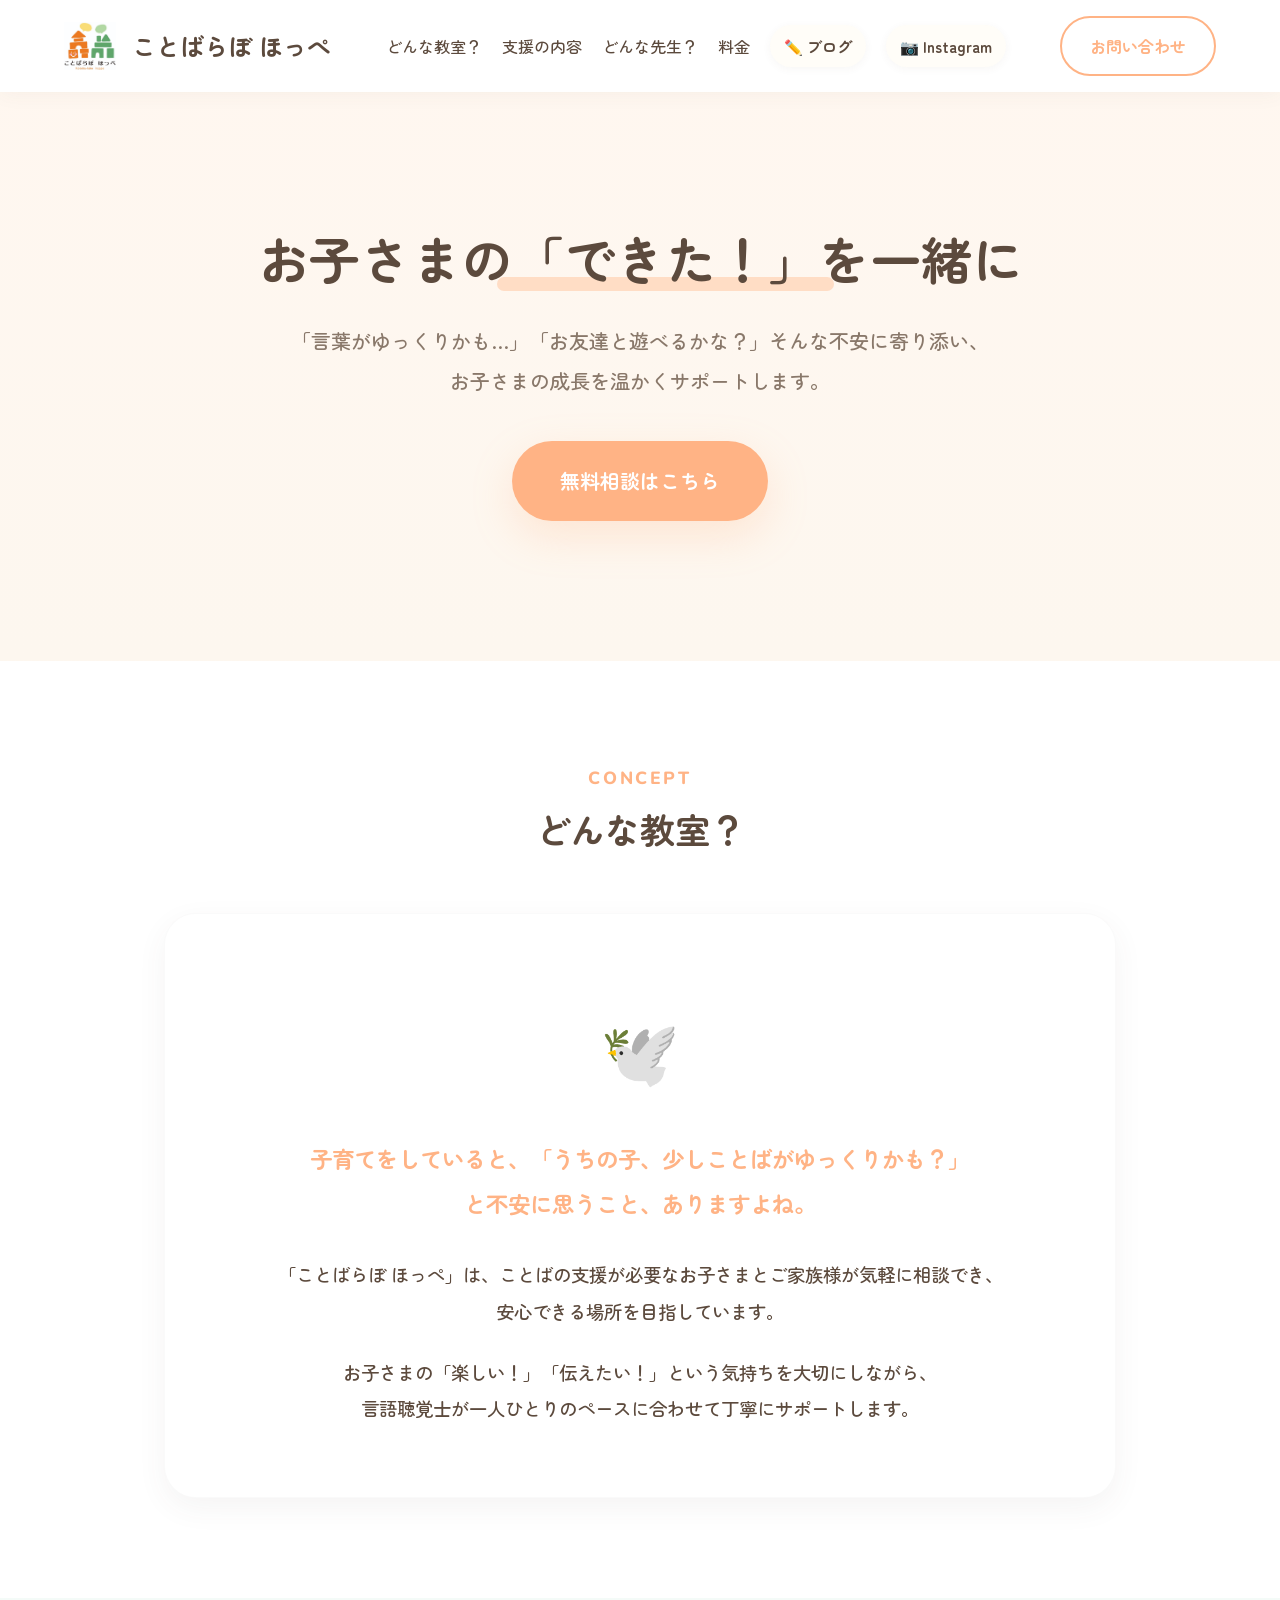
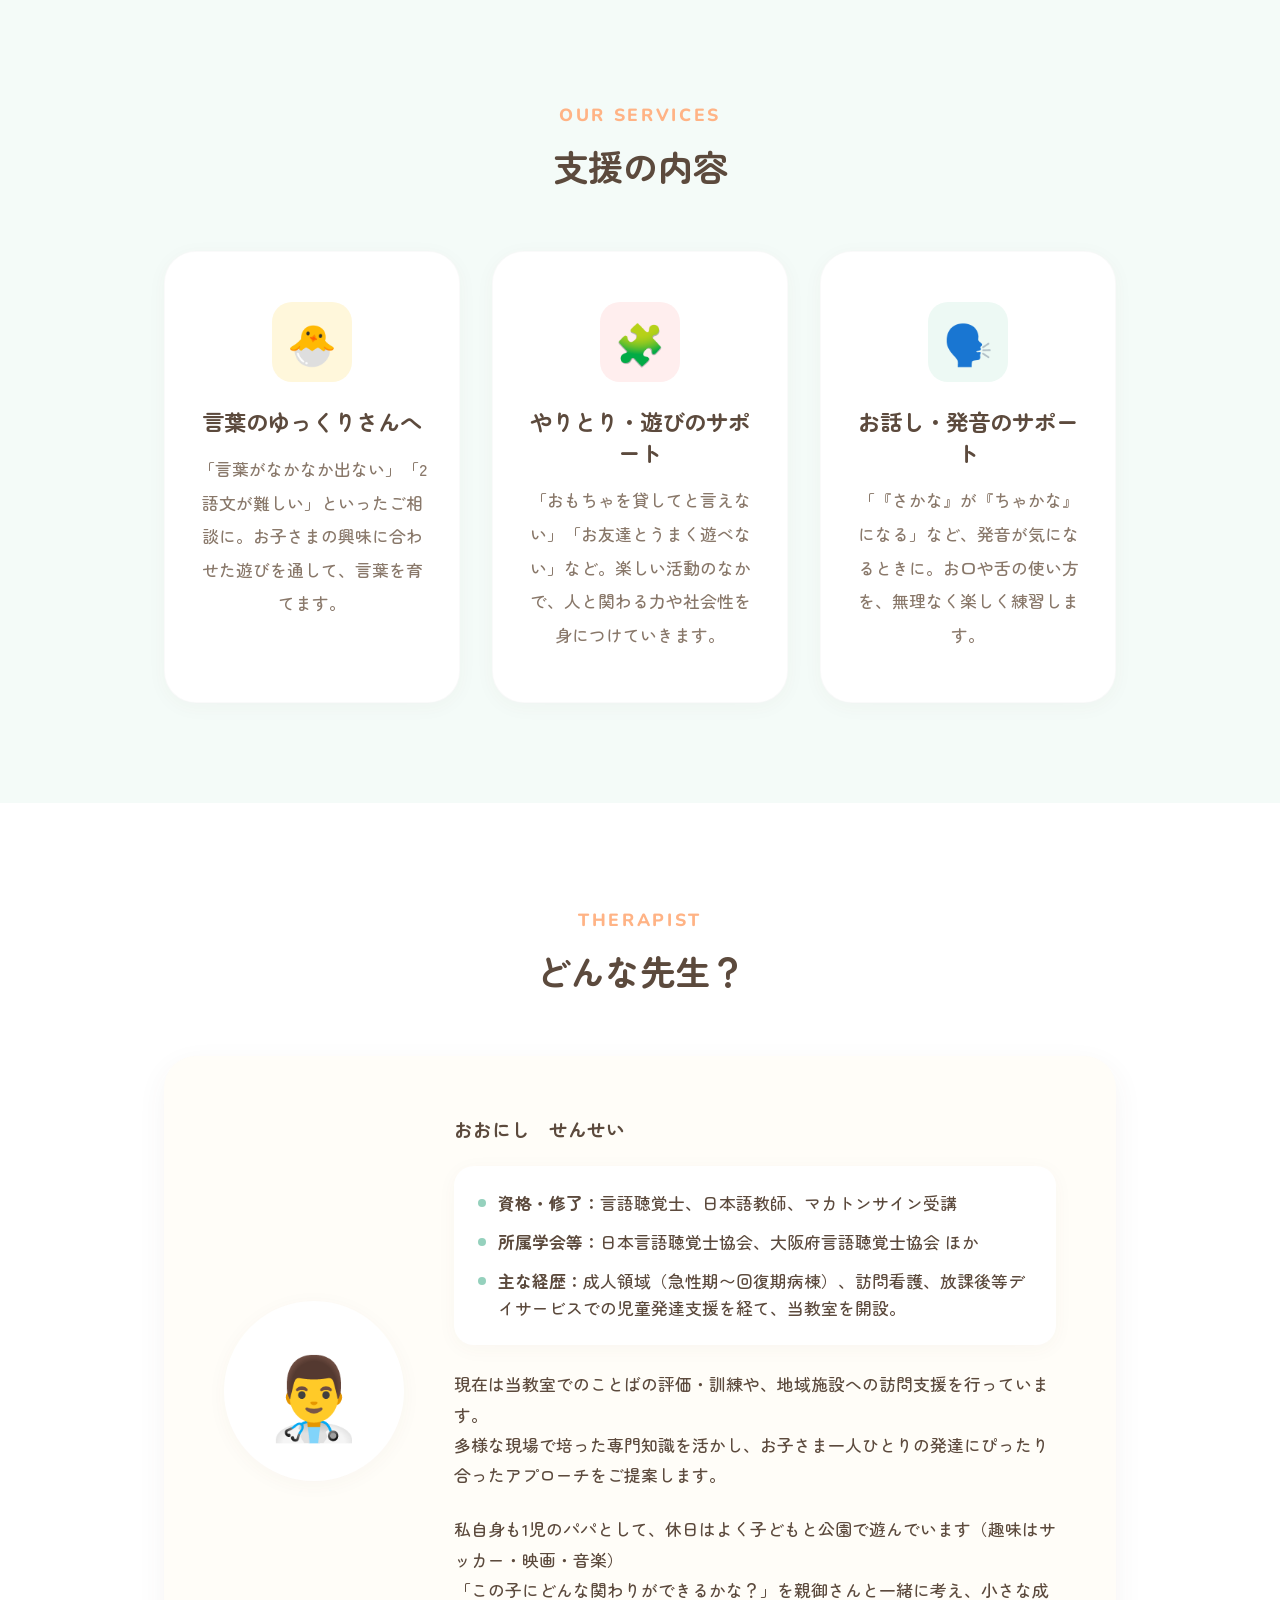
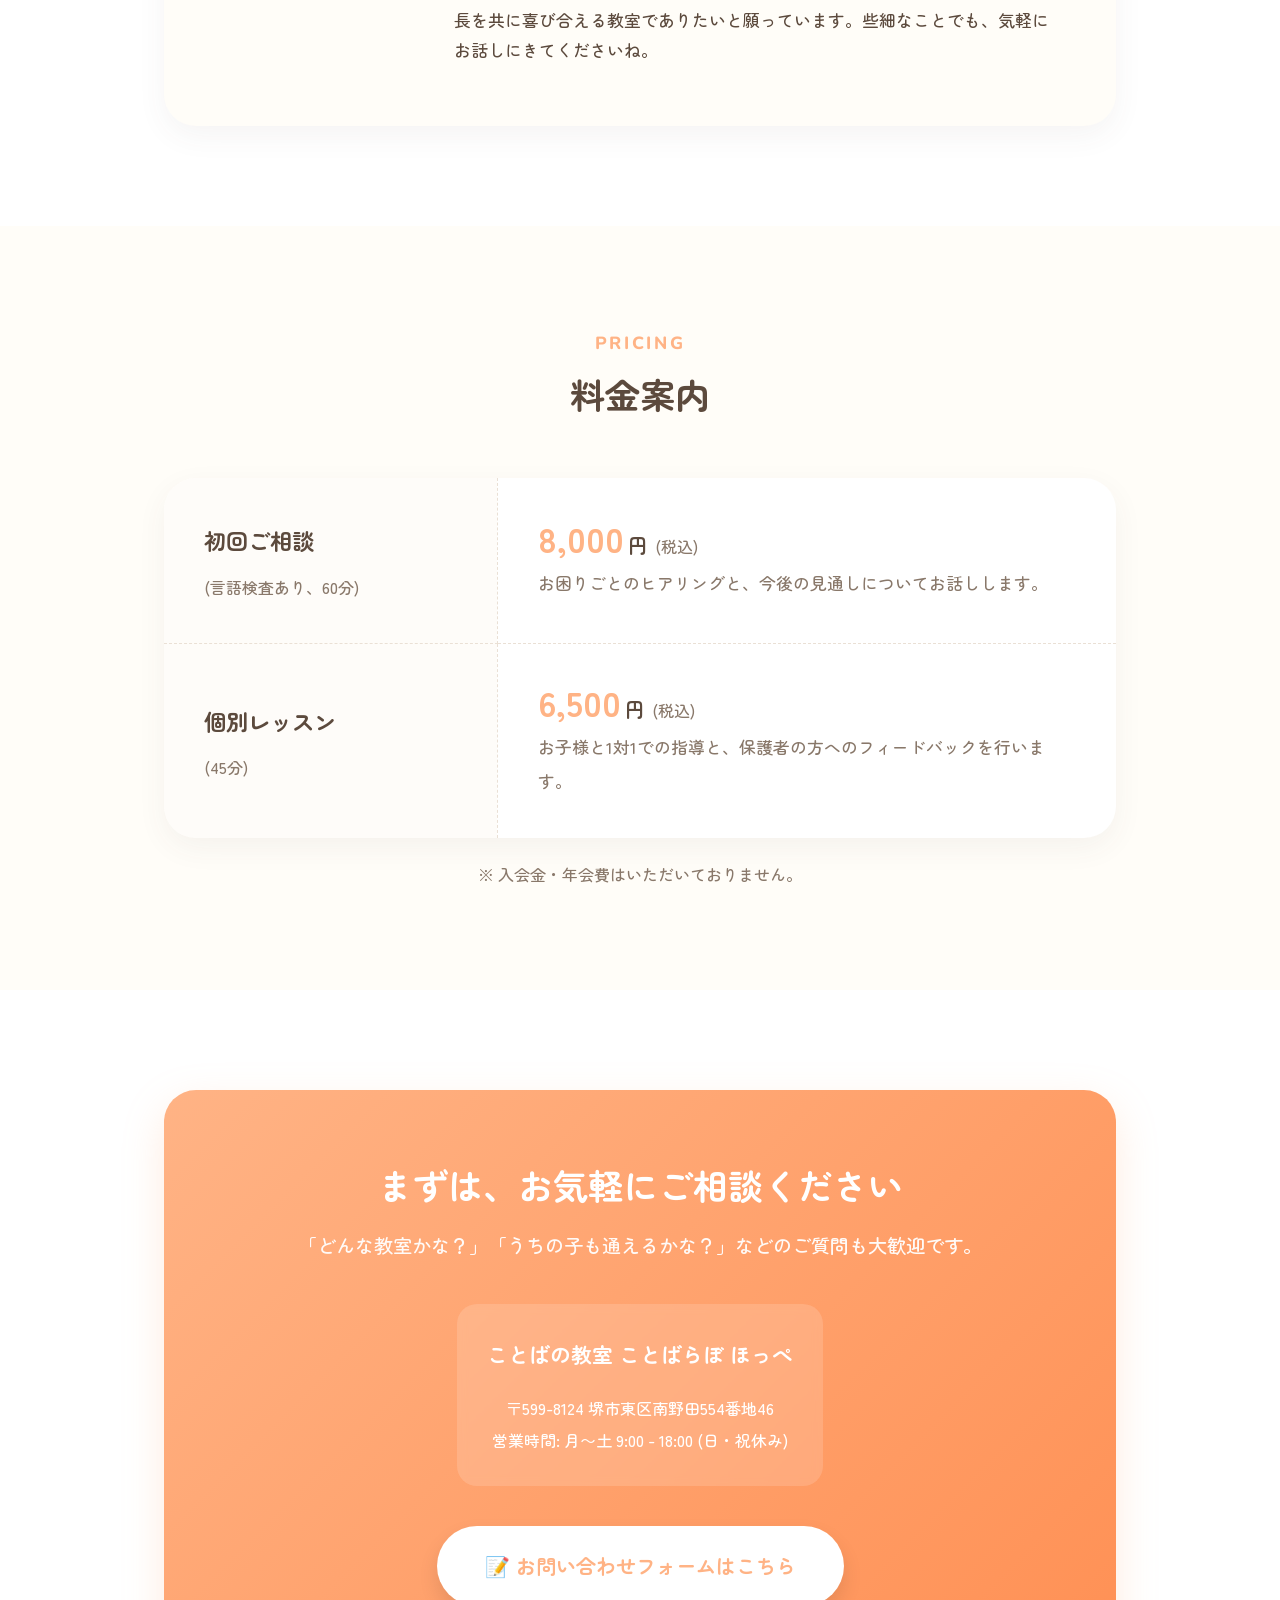
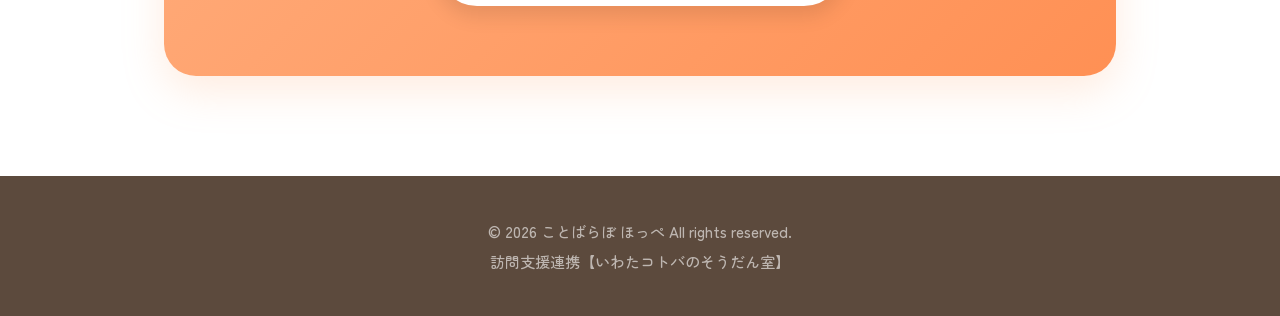
==== index.html @ 63dd69a5 "Update index.html" ====
<!DOCTYPE html>
<html lang="ja">

<head>
    <meta charset="UTF-8">
    <meta name="viewport" content="width=device-width, initial-scale=1.0">
    <title>ことばの教室 ことばらぼ ほっぺ</title>
    <meta name="description"
        content="言葉の発達やコミュニケーションに不安のあるお子さまと保護者さまが、安心して通える「ことばらぼ ほっぺ」。言語聴覚士がお子さまのペースに合わせて優しくサポートします。">
    <!-- Google Fonts -->
    <link rel="preconnect" href="https://fonts.googleapis.com">
    <link rel="preconnect" href="https://fonts.gstatic.com" crossorigin>
    <link
        href="https://fonts.googleapis.com/css2?family=Nunito:wght@600;800&family=Zen+Maru+Gothic:wght@400;500;700&display=swap"
        rel="stylesheet">
    <link rel="stylesheet" href="styles.css?v=2">
</head>

<body>
    <!-- ヘッダー（ナビゲーションバー） -->
    <header class="header">
        <div class="header-container">
            <a href="#" class="logo">
                <img src="images/29157_0.jpg" alt="ことばらぼ ほっぺ" class="logo-img">
                ことばらぼ ほっぺ
            </a>
            
            <button class="hamburger" id="js-hamburger" aria-label="メニュー">
                <span></span>
                <span></span>
                <span></span>
            </button>

            <nav class="nav" id="js-nav">
                <ul>
                    <li><a href="#concept">どんな教室？</a></li>
                    <li><a href="#services">支援の内容</a></li>
                    <li><a href="#profile">どんな先生？</a></li>
                    <li><a href="#fee">料金</a></li>
                    <li class="nav-social-wrap"><a href="https://da-shi-st.hatenablog.com/" target="_blank" rel="noopener noreferrer" class="nav-social" title="ブログ">✏️ ブログ</a></li>
                    <li class="nav-social-wrap"><a href="https://www.instagram.com/kotoba_lab_hoppe" target="_blank" rel="noopener noreferrer" class="nav-social" title="Instagram">📷 Instagram</a></li>
                    <li class="nav-contact-wrap sp-only"><a href="#contact" class="btn btn-sm btn-accent nav-contact-btn">お問い合わせ</a></li>
                </ul>
            </nav>
            <a href="#contact" class="btn btn-sm btn-accent hide-sp">お問い合わせ</a>
        </div>
    </header>

    <main>
        <!-- 1. ファーストビュー (Hero) -->
        <section class="hero hero-bg">
            <div class="container hero-inner fade-up">
                <div class="hero-text">
                    <h2 class="hero-title">お子さまの<span class="highlight">「できた！」</span>を一緒に</h2>
                    <p class="hero-desc">
                        「言葉がゆっくりかも…」「お友達と遊べるかな？」そんな不安に寄り添い、<br>お子さまの成長を温かくサポートします。
                    </p>
                    <div class="hero-cta">
                        <a href="#contact" class="btn btn-lg btn-primary pulse-btn">無料相談はこちら</a>
                    </div>
                </div>
            </div>
        </section>

        <!-- 2. コンセプト (想い) -->
        <section id="concept" class="section bg-white">
            <div class="container">
                <div class="section-header fade-up">
                    <span class="eng-title">Concept</span>
                    <h2 class="section-title">どんな教室？</h2>
                </div>

                <div class="concept-card fade-up">
                    <div class="concept-icon">🕊️</div>
                    <p class="concept-lead">
                        子育てをしていると、「うちの子、少しことばがゆっくりかも？」<br>と不安に思うこと、ありますよね。
                    </p>
                    <div class="concept-text-box">
                        <p class="concept-text">
                            「ことばらぼ ほっぺ」は、ことばの支援が必要なお子さまとご家族様が気軽に相談でき、<br>安心できる場所を目指しています。
                        </p>
                        <p class="concept-text">
                            お子さまの「楽しい！」「伝えたい！」という気持ちを大切にしながら、<br>言語聴覚士が一人ひとりのペースに合わせて丁寧にサポートします。
                        </p>
                    </div>
                </div>
            </div>
        </section>

        <!-- 3. 支援内容 (Services) -->
        <section id="services" class="section bg-soft-mint">
            <div class="container">
                <div class="section-header fade-up">
                    <span class="eng-title">Our Services</span>
                    <h2 class="section-title">支援の内容</h2>
                </div>

                <div class="services-grid">
                    <div class="service-card fade-up">
                        <div class="service-icon-box yellow-box">🐣</div>
                        <h3 class="service-title">言葉のゆっくりさんへ</h3>
                        <p class="service-text">「言葉がなかなか出ない」「2語文が難しい」といったご相談に。お子さまの興味に合わせた遊びを通して、言葉を育てます。</p>
                    </div>
                    <div class="service-card fade-up" style="transition-delay: 0.1s;">
                        <div class="service-icon-box pink-box">🧩</div>
                        <h3 class="service-title">やりとり・遊びのサポート</h3>
                        <p class="service-text">「おもちゃを貸してと言えない」「お友達とうまく遊べない」など。楽しい活動のなかで、人と関わる力や社会性を身につけていきます。</p>
                    </div>
                    <div class="service-card fade-up" style="transition-delay: 0.2s;">
                        <div class="service-icon-box green-box">🗣️</div>
                        <h3 class="service-title">お話し・発音のサポート</h3>
                        <p class="service-text">「『さかな』が『ちゃかな』になる」など、発音が気になるときに。お口や舌の使い方を、無理なく楽しく練習します。</p>
                    </div>
                </div>
            </div>
        </section>

        <!-- 4. 講師紹介 (Profile) -->
        <section id="profile" class="section bg-white">
            <div class="container">
                <div class="section-header fade-up">
                    <span class="eng-title">Therapist</span>
                    <h2 class="section-title">どんな先生？</h2>
                </div>

                <div class="profile-card fade-up">
                    <div class="profile-img-large">
                        👨‍⚕️
                    </div>
                    <div class="profile-detail">
                        <div class="profile-name">
                            <h3>おおにし　せんせい</h3>
                        </div>
                        
                        <div class="profile-bio-box">
                            <ul class="profile-list">
                                <li><strong>資格・修了：</strong>言語聴覚士、日本語教師、マカトンサイン受講</li>
                                <li><strong>所属学会等：</strong>日本言語聴覚士協会、大阪府言語聴覚士協会 ほか</li>
                                <li><strong>主な経歴：</strong>成人領域（急性期〜回復期病棟）、訪問看護、放課後等デイサービスでの児童発達支援を経て、当教室を開設。</li>
                            </ul>

                            <p class="profile-bio">
                                現在は当教室でのことばの評価・訓練や、地域施設への訪問支援を行っています。<br>
                                多様な現場で培った専門知識を活かし、お子さま一人ひとりの発達にぴったり合ったアプローチをご提案します。
                            </p>
                            <p class="profile-bio">
                                私自身も1児のパパとして、休日はよく子どもと公園で遊んでいます（趣味はサッカー・映画・音楽）<br>
                                「この子にどんな関わりができるかな？」を親御さんと一緒に考え、小さな成長を共に喜び合える教室でありたいと願っています。些細なことでも、気軽にお話しにきてくださいね。
                            </p>
                        </div>
                    </div>
                </div>
            </div>
        </section>

        <!-- 5. 料金案内 (Fee) -->
        <section id="fee" class="section bg-warm">
            <div class="container">
                <div class="section-header fade-up">
                    <span class="eng-title">Pricing</span>
                    <h2 class="section-title">料金案内</h2>
                </div>

                <div class="pricing-card fade-up">
                    <table class="modern-table">
                        <tbody>
                            <tr>
                                <th>
                                    <span class="plan-name">初回ご相談</span>
                                    <span class="plan-time">(言語検査あり、60分)</span>
                                </th>
                                <td>
                                    <div class="price">8,000<span>円</span><small>(税込)</small></div>
                                    <p class="plan-desc">お困りごとのヒアリングと、今後の見通しについてお話しします。</p>
                                </td>
                            </tr>
                            <tr>
                                <th>
                                    <span class="plan-name">個別レッスン</span>
                                    <span class="plan-time">(45分)</span>
                                </th>
                                <td>
                                    <div class="price">6,500<span>円</span><small>(税込)</small></div>
                                    <p class="plan-desc">お子様と1対1での指導と、保護者の方へのフィードバックを行います。</p>
                                </td>
                            </tr>
                        </tbody>
                    </table>
                </div>
                <p class="price-note fade-up">※ 入会金・年会費はいただいておりません。</p>
            </div>
        </section>

        <!-- 6. アクセス・お問い合わせ (Contact CTA) -->
        <section id="contact" class="section bg-white">
            <div class="container">
                <div class="cta-box fade-up">
                    <div class="cta-content">
                        <h2>まずは、お気軽にご相談ください</h2>
                        <p>「どんな教室かな？」「うちの子も通えるかな？」などのご質問も大歓迎です。</p>

                        <div class="info-box">
                            <p class="clinic-name">ことばの教室 ことばらぼ ほっぺ</p>
                            <p class="address">〒599-8124 堺市東区南野田554番地46</p>
                            <p class="time">営業時間: 月〜土 9:00 - 18:00 (日・祝休み)</p>
                        </div>
                        <div class="cta-btn-wrapper">
                            <a href="https://docs.google.com/forms/d/e/1FAIpQLScEuy3RLvgeqhiqKU1KmtsMRRtbrWPQOF6mmbxiV4B4FSJJ8A/viewform"
                                target="_blank" rel="noopener noreferrer" class="btn btn-lg btn-primary pulse-btn">
                                📝 お問い合わせフォームはこちら
                            </a>
                        </div>
                    </div>
                </div>
            </div>
        </section>
    </main>

    <footer class="footer">
        <div class="container">
            <p class="copyright">&copy; 2026 ことばらぼ ほっぺ All rights reserved.<br>訪問支援連携【いわたコトバのそうだん室】</p>
        </div>
    </footer>

    <script>
        document.addEventListener('DOMContentLoaded', function() {
            // Hamburger menu logic
            var hamburger = document.getElementById('js-hamburger');
            var nav = document.getElementById('js-nav');
            var navLinks = document.querySelectorAll('.nav a');

            if (hamburger && nav) {
                hamburger.addEventListener('click', function() {
                    hamburger.classList.toggle('active');
                    nav.classList.toggle('active');
                });

                for (var i = 0; i < navLinks.length; i++) {
                    navLinks[i].addEventListener('click', function() {
                        hamburger.classList.remove('active');
                        nav.classList.remove('active');
                    });
                }
            }

            // Intersection Observer for animations
            if (window.IntersectionObserver) {
                var observerOptions = {
                    root: null,
                    rootMargin: '0px',
                    threshold: 0.15
                };

                var observer = new IntersectionObserver(function(entries) {
                    for (var j = 0; j < entries.length; j++) {
                        if (entries[j].isIntersecting) {
                            entries[j].target.classList.add('visible');
                        }
                    }
                }, observerOptions);

                var fadeEls = document.querySelectorAll('.fade-up');
                for (var k = 0; k < fadeEls.length; k++) {
                    observer.observe(fadeEls[k]);
                }
            }
        });
    </script>
</body>

</html>
---- styles.css ----
/* CSS Variables */
:root {
    /* Background colors for sections */
    --bg-white: #FFFFFF;
    --bg-warm: #FFFDF8;        /* Very warm off-white */
    --bg-peach: #FFF7F0;       /* Slightly deeper peach for hero */
    --bg-soft-mint: #F4FBF8;   /* Gentle mint background */
    
    /* Brand Colors */
    --color-primary: #FFB385;      /* Main Accent: Warm Orange */
    --color-primary-hover: #FFA26B;
    --color-secondary: #95D1BD;    /* Mint Green */
    
    /* Text Colors */
    --text-main: #5C4A3D;          /* Soft Brown instead of harsh black */
    --text-light: #89786A;
    
    /* Box Styles */
    --radius-sm: 12px;
    --radius-md: 20px;
    --radius-lg: 32px;
    --radius-pill: 100px;
    
    --shadow-sm: 0 4px 20px rgba(92, 74, 61, 0.04);
    --shadow-md: 0 10px 30px rgba(92, 74, 61, 0.06);
    --shadow-lg: 0 15px 40px rgba(255, 179, 133, 0.25);
}

/* Base Styles */
* {
    margin: 0;
    padding: 0;
    box-sizing: border-box;
}

html {
    scroll-behavior: smooth;
    font-size: 16px;
}

body {
    background-color: var(--bg-white);
    color: var(--text-main);
    font-family: 'Zen Maru Gothic', 'Noto Sans JP', sans-serif;
    font-weight: 500;
    line-height: 2.0; /* ゆったりとした行間 */
    -webkit-font-smoothing: antialiased;
}

img {
    max-width: 100%;
    height: auto;
}

h1, h2, h3, h4 {
    font-weight: 700;
    line-height: 1.4;
}

/* Layout Utilities */
.container {
    max-width: 1000px;
    margin: 0 auto;
    padding: 0 24px;
}

.section {
    padding: 100px 0;
    position: relative;
}

.bg-white { background-color: var(--bg-white); }
.bg-warm { background-color: var(--bg-warm); }
.bg-peach { background-color: var(--bg-peach); }
.bg-soft-mint { background-color: var(--bg-soft-mint); }

/* Typography */
.eng-title {
    font-family: 'Nunito', sans-serif;
    color: var(--color-primary);
    font-weight: 800;
    letter-spacing: 0.15em;
    font-size: 1.1rem;
    text-transform: uppercase;
    display: block;
    margin-bottom: 8px;
    text-align: center;
}

.section-title {
    font-size: 2.2rem;
    text-align: center;
    margin-bottom: 60px;
    color: var(--text-main);
}

/* Buttons (CTA) */
.btn {
    display: inline-flex;
    justify-content: center;
    align-items: center;
    border-radius: var(--radius-pill);
    text-decoration: none;
    font-weight: 700;
    transition: all 0.4s ease;
    border: none;
    cursor: pointer;
    font-family: 'Zen Maru Gothic', sans-serif;
    text-align: center;
}

.btn-sm {
    padding: 12px 28px;
    font-size: 1rem;
}

.btn-lg {
    padding: 20px 48px;
    font-size: 1.25rem;
}

.btn-primary {
    background-color: var(--color-primary);
    color: #fff;
    box-shadow: var(--shadow-lg);
}

.btn-primary:hover {
    background-color: var(--color-primary-hover);
    transform: translateY(-4px);
    box-shadow: 0 20px 45px rgba(255, 179, 133, 0.4);
}

.btn-accent {
    background-color: #fff;
    color: var(--color-primary);
    border: 2px solid var(--color-primary);
}

.btn-accent:hover {
    background-color: var(--color-primary);
    color: #fff;
}

/* Pulse animation for CTA */
@keyframes pulse {
    0% { transform: scale(1); box-shadow: 0 0 0 0 rgba(255, 179, 133, 0.7); }
    70% { transform: scale(1.03); box-shadow: 0 0 0 20px rgba(255, 179, 133, 0); }
    100% { transform: scale(1); box-shadow: 0 0 0 0 rgba(255, 179, 133, 0); }
}

.pulse-btn {
    animation: pulse 3s infinite;
}
.pulse-btn:hover {
    animation: none;
}

/* Header Navbar */
.header {
    position: fixed;
    top: 0; left: 0; right: 0;
    background: rgba(255, 255, 255, 0.95);
    backdrop-filter: blur(12px);
    -webkit-backdrop-filter: blur(12px);
    z-index: 1000;
    box-shadow: 0 2px 20px rgba(92, 74, 61, 0.05);
}

.header-container {
    max-width: 1200px;
    margin: 0 auto;
    padding: 16px 24px;
    display: flex;
    justify-content: space-between;
    align-items: center;
    gap: 40px; /* ここでロゴとメニューの間に確実な壁（余白）を作ります */
}

.logo {
    font-size: 1.5rem;
    font-weight: 700;
    color: var(--text-main);
    text-decoration: none;
    display: flex;
    align-items: center;
    gap: 16px;
    white-space: nowrap; /* タイトル文字が勝手に改行されるのを防ぐ */
}

.logo-img {
    height: 48px; /* 文字サイズの高さに美しく収まるように調整 */
    width: auto; /* 四角い元の縦横比を一切崩さずキープ */
    object-fit: contain; /* 見切れ（切り取り）を完全防止！ */
    flex-shrink: 0;
}

.nav ul {
    display: flex;
    gap: 20px; /* メニュー同士の余白を少し詰めて、全体をスマートに見せる */
    list-style: none;
    align-items: center;
}

.nav a {
    text-decoration: none;
    color: var(--text-main);
    font-weight: 500;
    transition: color 0.3s ease;
    padding: 8px 0;
}

.nav a:hover {
    color: var(--color-primary);
}

.nav-social {
    background: var(--bg-warm);
    padding: 6px 14px !important;
    border-radius: var(--radius-pill);
    font-size: 0.95rem;
    font-weight: 700 !important;
    display: flex;
    align-items: center;
    gap: 6px;
    box-shadow: 0 2px 8px rgba(92, 74, 61, 0.05);
}

.nav-social:hover {
    background: #FFF9F2;
    transform: translateY(-2px);
    box-shadow: 0 4px 12px rgba(92, 74, 61, 0.1);
}

/* Hero Section */
.hero {
    padding: 220px 0 140px;
    position: relative;
}

.hero-bg {
    background-color: var(--bg-peach);
    background-image: 
        linear-gradient(rgba(255, 247, 240, 0.7), rgba(253, 247, 239, 1)), /* 読みやすくするための優しい透過グラデーション */
        url('images/top.jpg');
    background-size: cover;
    background-position: center;
    background-repeat: no-repeat;
}

.hero-inner {
    display: flex;
    flex-direction: column;
    align-items: center;
    justify-content: center;
    text-align: center;
    gap: 40px;
}

.hero-text {
    max-width: 800px;
    margin: 0 auto;
}

.hero-title {
    font-size: 3.2rem;
    margin-bottom: 24px;
    line-height: 1.5;
}

.hero-title .highlight {
    position: relative;
    display: inline-block;
    z-index: 1;
}

.hero-title .highlight::after {
    content: '';
    position: absolute;
    bottom: 6px;
    left: -5%;
    width: 110%;
    height: 14px;
    background-color: rgba(255, 179, 133, 0.4);
    z-index: -1;
    border-radius: 8px;
}

.hero-desc {
    font-size: 1.25rem;
    color: var(--text-light);
    margin-bottom: 40px;
}

/* Concept Section */
.concept-card {
    background: #fff;
    border-radius: var(--radius-lg);
    padding: 70px;
    text-align: center;
    box-shadow: var(--shadow-md);
    border: 1px solid rgba(0,0,0,0.02);
}

.concept-icon {
    font-size: 4rem;
    margin-bottom: 24px;
}

.concept-lead {
    font-size: 1.4rem;
    font-weight: 700;
    color: var(--color-primary);
    margin-bottom: 30px;
}

.concept-text {
    font-size: 1.15rem;
    margin-bottom: 24px;
}

.concept-text:last-child {
    margin-bottom: 0;
}

/* Services Grid */
.services-grid {
    display: grid;
    grid-template-columns: repeat(auto-fit, minmax(280px, 1fr));
    gap: 32px;
}

.service-card {
    background: #fff;
    padding: 50px 30px;
    border-radius: var(--radius-lg);
    text-align: center;
    box-shadow: var(--shadow-sm);
    transition: transform 0.4s ease, box-shadow 0.4s ease;
    border: 1px solid rgba(0,0,0,0.02);
}

.service-card:hover {
    transform: translateY(-8px);
    box-shadow: var(--shadow-md);
}

.service-icon-box {
    width: 80px;
    height: 80px;
    border-radius: var(--radius-md);
    display: flex;
    align-items: center;
    justify-content: center;
    font-size: 2.5rem;
    margin: 0 auto 24px;
}

.yellow-box { background: #FFF7DB; }
.pink-box { background: #FFEEEE; }
.green-box { background: #EDF9F4; }

.service-title {
    font-size: 1.4rem;
    margin-bottom: 16px;
}

.service-text {
    color: var(--text-light);
    font-size: 1.05rem;
}

/* Profile Section */
.profile-card {
    background: var(--bg-warm);
    border-radius: var(--radius-lg);
    padding: 60px;
    display: flex;
    align-items: center;
    gap: 50px;
    box-shadow: var(--shadow-md);
}

.profile-img-large {
    width: 180px;
    height: 180px;
    flex-shrink: 0;
    background: #fff;
    border-radius: 50%;
    display: flex;
    align-items: center;
    justify-content: center;
    font-size: 5rem;
    box-shadow: var(--shadow-sm);
    border: 6px solid #fff;
}

.profile-name {
    display: flex;
    flex-direction: column; /* これを追加：中身を縦に並べる */
    align-items: flex-start; /* これを修正：左寄せにする */
    gap: 8px;               /* 名前とバッジの間の隙間（数値はお好みで） */
    margin-bottom: 24px;
}

}

.profile-name h3 {
    font-size: 1.8rem;
    margin: 0;
}

.badge {
    background: var(--color-secondary);
    color: #fff;
    padding: 4px 16px;
    border-radius: 100px;
    font-size: 0.9rem;
    font-weight: 700;
}

.badge-primary {
    background: var(--color-primary);
}

.profile-bio {
    font-size: 1.05rem; /* 統一サイズ */
    margin-bottom: 24px;
    line-height: 1.8;
}

.profile-bio:last-child {
    margin-bottom: 0;
}

.profile-list {
    list-style: none;
    margin: 0 0 24px 0;
    padding: 24px;
    background: #fff;
    border-radius: var(--radius-md);
    box-shadow: var(--shadow-sm);
}

.profile-list li {
    font-size: 1.05rem; /* 統一サイズ */
    margin-bottom: 12px;
    padding-left: 20px;
    position: relative;
    line-height: 1.6;
}

.profile-list li:last-child {
    margin-bottom: 0;
}

.profile-list li::before {
    content: '';
    position: absolute;
    left: 0;
    top: 0.55em;
    width: 8px;
    height: 8px;
    background: var(--color-secondary);
    border-radius: 50%;
}

/* Pricing Grid */
.pricing-card {
    background: #fff;
    border-radius: var(--radius-lg);
    box-shadow: var(--shadow-md);
    overflow: hidden;
    margin-bottom: 20px;
}

.modern-table {
    width: 100%;
    border-collapse: collapse;
}

.modern-table th, .modern-table td {
    padding: 40px;
    border-bottom: 1px dashed #EAE0D5;
}

.modern-table tr:last-child th, .modern-table tr:last-child td {
    border-bottom: none;
}

.modern-table th {
    width: 35%;
    text-align: left;
    background: rgba(253, 247, 239, 0.4);
    border-right: 1px dashed #EAE0D5;
}

.plan-name {
    display: block;
    font-size: 1.4rem;
    font-weight: 700;
    color: var(--text-main);
    margin-bottom: 8px;
}

.plan-time {
    color: var(--text-light);
    font-size: 1rem;
    font-weight: 500;
}

.price {
    font-size: 2.2rem;
    font-weight: 700;
    color: var(--color-primary);
    line-height: 1;
    margin-bottom: 12px;
}

.price span { font-size: 1.2rem; margin-left: 4px; color: var(--text-main); }
.price small { font-size: 1rem; margin-left: 8px; color: var(--text-light); font-weight: 500;}

.plan-desc {
    color: var(--text-light);
    font-size: 1.05rem;
}

.price-note {
    text-align: center;
    color: var(--text-light);
}

/* Contact Section */
.cta-box {
    background: linear-gradient(135deg, var(--color-primary) 0%, #FF9054 100%);
    border-radius: var(--radius-lg);
    padding: 70px 40px;
    text-align: center;
    color: #fff;
    box-shadow: var(--shadow-lg);
}

.cta-box h2 {
    font-size: 2.2rem;
    color: #fff;
    margin-bottom: 16px;
}

.cta-box > .cta-content > p {
    font-size: 1.2rem;
    margin-bottom: 40px;
    opacity: 0.95;
}

.info-box {
    background: rgba(255, 255, 255, 0.15);
    border-radius: var(--radius-md);
    padding: 30px;
    display: inline-block;
    margin-bottom: 40px;
    backdrop-filter: blur(5px);
}

.info-box .clinic-name {
    font-size: 1.3rem;
    font-weight: 700;
    margin-bottom: 16px;
}

.cta-box .btn-primary {
    background: #fff;
    color: var(--color-primary);
    box-shadow: 0 10px 20px rgba(0,0,0,0.1);
}

.cta-box .btn-primary:hover {
    background: #FFF9F2;
    transform: translateY(-3px);
}

/* Footer & Social Links */
.footer {
    background: var(--text-main);
    color: #fff;
    padding: 40px 0;
    text-align: center;
}

.copyright {
    color: rgba(255, 255, 255, 0.6);
    font-size: 0.95rem;
}

/* Animations - Safe Fallback */
.fade-up {
    opacity: 1 !important;
    transform: translateY(0) !important;
}

/* Hamburger Menu Button */
.hamburger {
    display: none;
    background: transparent;
    border: none;
    cursor: pointer;
    width: 44px;
    height: 44px;
    position: relative;
    z-index: 1001;
    padding: 8px;
    margin-left: auto;
}

.hamburger span {
    display: block;
    width: 24px;
    height: 2px;
    background-color: var(--text-main);
    position: absolute;
    left: 10px;
    transition: all 0.3s ease-in-out;
    border-radius: 2px;
    pointer-events: none;
}

.hamburger span:nth-child(1) { top: 14px; }
.hamburger span:nth-child(2) { top: 21px; }
.hamburger span:nth-child(3) { top: 28px; }

.hamburger.active span:nth-child(1) {
    top: 21px;
    transform: rotate(45deg);
}

.hamburger.active span:nth-child(2) {
    opacity: 0;
}

.hamburger.active span:nth-child(3) {
    top: 21px;
    transform: rotate(-45deg);
}

.sp-only {
    display: none;
}

/* Responsive (Smartphones) */
@media (max-width: 850px) {
    .header-container {
        justify-content: space-between;
        padding: 12px 20px;
    }

    .hamburger {
        display: block;
    }
    
    .nav {
        display: none; /* Safely hides globally without layout tracking bugs */
        position: fixed;
        top: 72px; /* Approximate height of header on mobile */
        left: 0;
        width: 100%;
        height: calc(100vh - 72px);
        background: rgba(255, 255, 255, 0.98);
        padding: 20px 24px;
        flex-direction: column;
        overflow-y: auto;
        z-index: 999;
    }

    .nav.active {
        display: flex;
    }
    
    .nav ul {
        flex-direction: column;
        width: 100%;
        gap: 16px;
    }

    .nav ul li {
        width: 100%;
        text-align: center;
    }
    
    .nav a {
        display: block;
        padding: 12px;
        font-size: 1.1rem;
        border-bottom: 1px dashed rgba(92, 74, 61, 0.1);
    }

    .nav-social-wrap {
        margin-top: 8px;
    }

    .nav-social {
        display: flex !important;
        justify-content: center;
        padding: 16px !important;
        border-radius: var(--radius-md) !important;
        font-size: 1.1rem !important;
        border-bottom: none !important;
        box-shadow: var(--shadow-sm) !important;
    }

    .sp-only {
        display: block;
        margin-top: 16px;
    }

    .nav-contact-btn {
        width: 100%;
        display: flex;
        justify-content: center;
        padding: 16px !important;
        border-bottom: none !important;
    }
    
    .hide-sp {
        display: none;
    }
    
    .hero {
        padding: 120px 0 60px;
    }
    
    .hero-inner {
        flex-direction: column-reverse;
        text-align: center;
        gap: 40px;
    }
    
    .hero-title {
        font-size: 2.4rem;
    }
    
    .hero-title .highlight::after {
        left: 0; width: 100%;
    }
    
    .hero-img {
        max-width: 85%;
    }
    
    .section {
        padding: 70px 0;
    }
    
    .concept-card {
        padding: 40px 20px;
    }
    
    .profile-card {
        flex-direction: column;
        text-align: center;
        gap: 30px;
        padding: 40px 20px;
    }
    
    .profile-name {
        justify-content: center;
    }
    
    .modern-table th, .modern-table td {
        display: block;
        width: 100%;
        padding: 24px;
        border-right: none;
    }
    
    .modern-table th {
        background: #FAFAFA;
        border-bottom: none;
    }
    
    .cta-box {
        padding: 50px 20px;
    }
    
    .cta-box h2 {
        font-size: 1.8rem;
    }
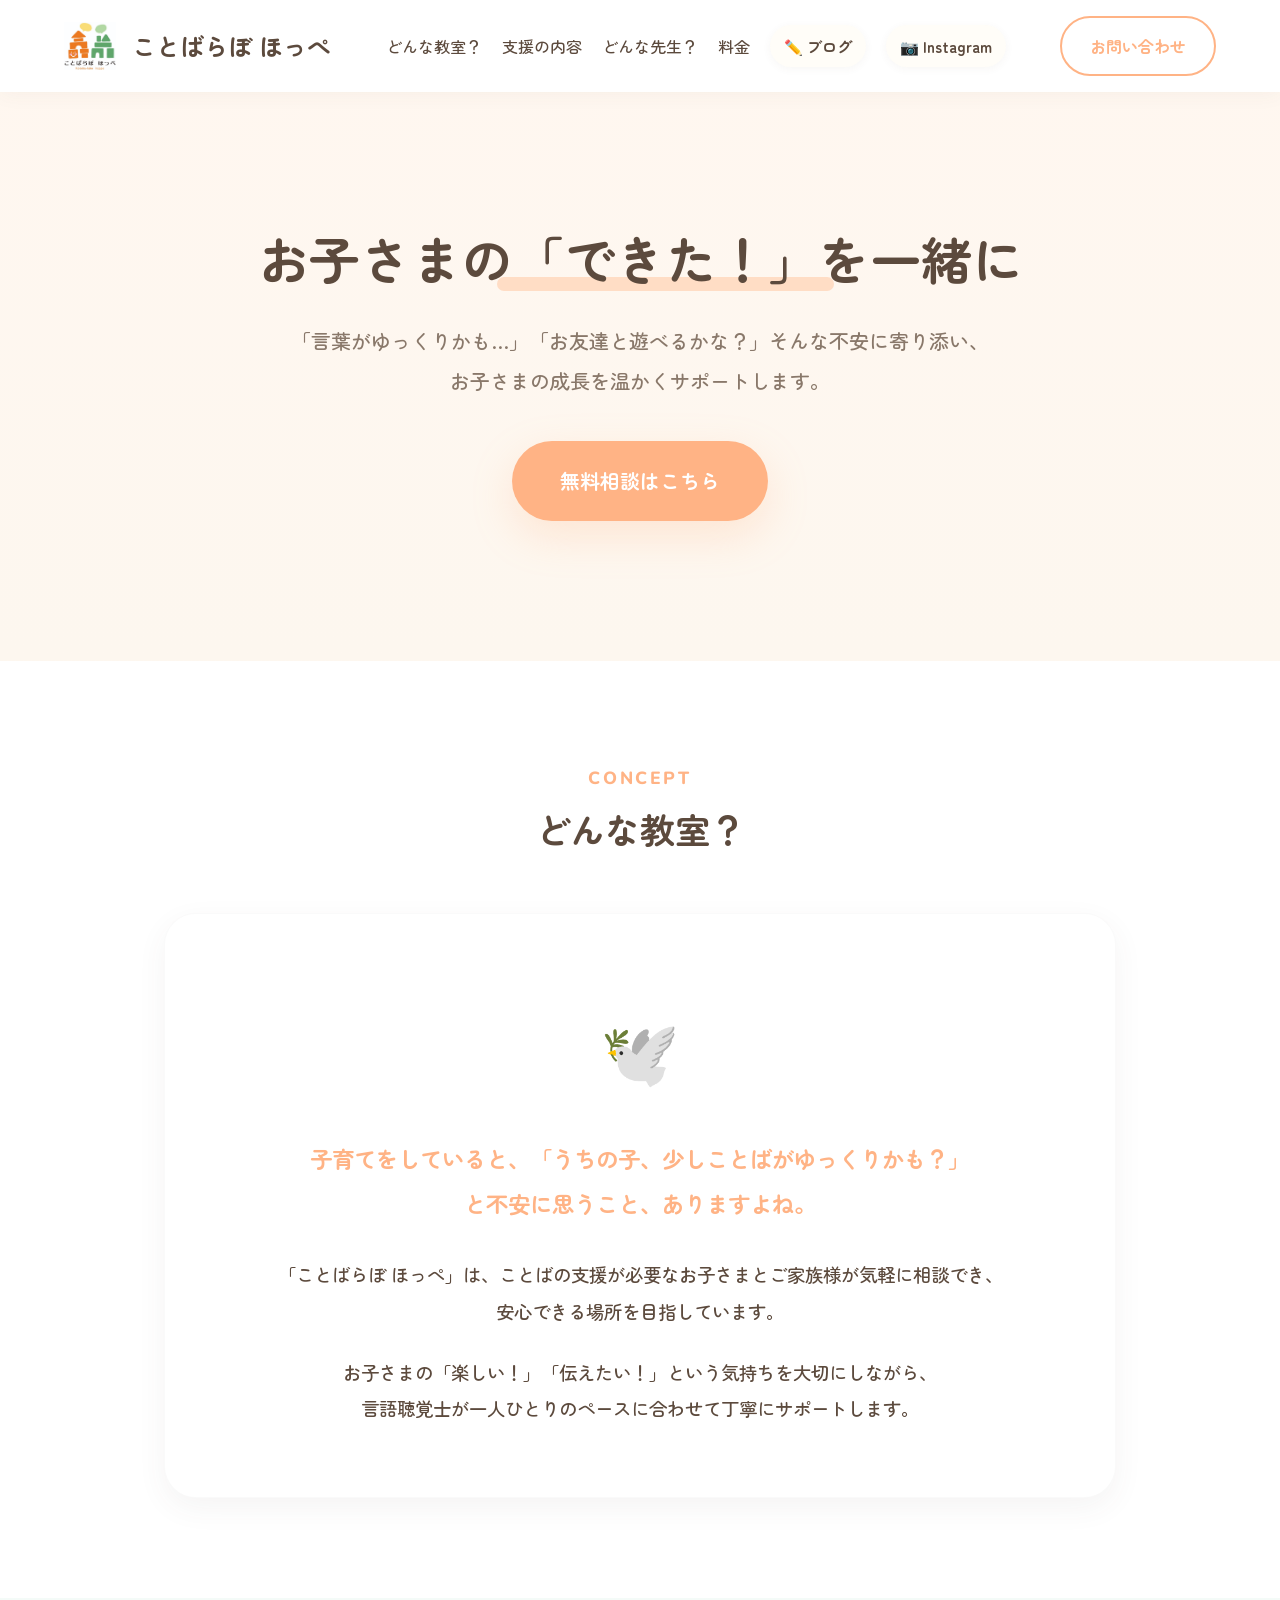
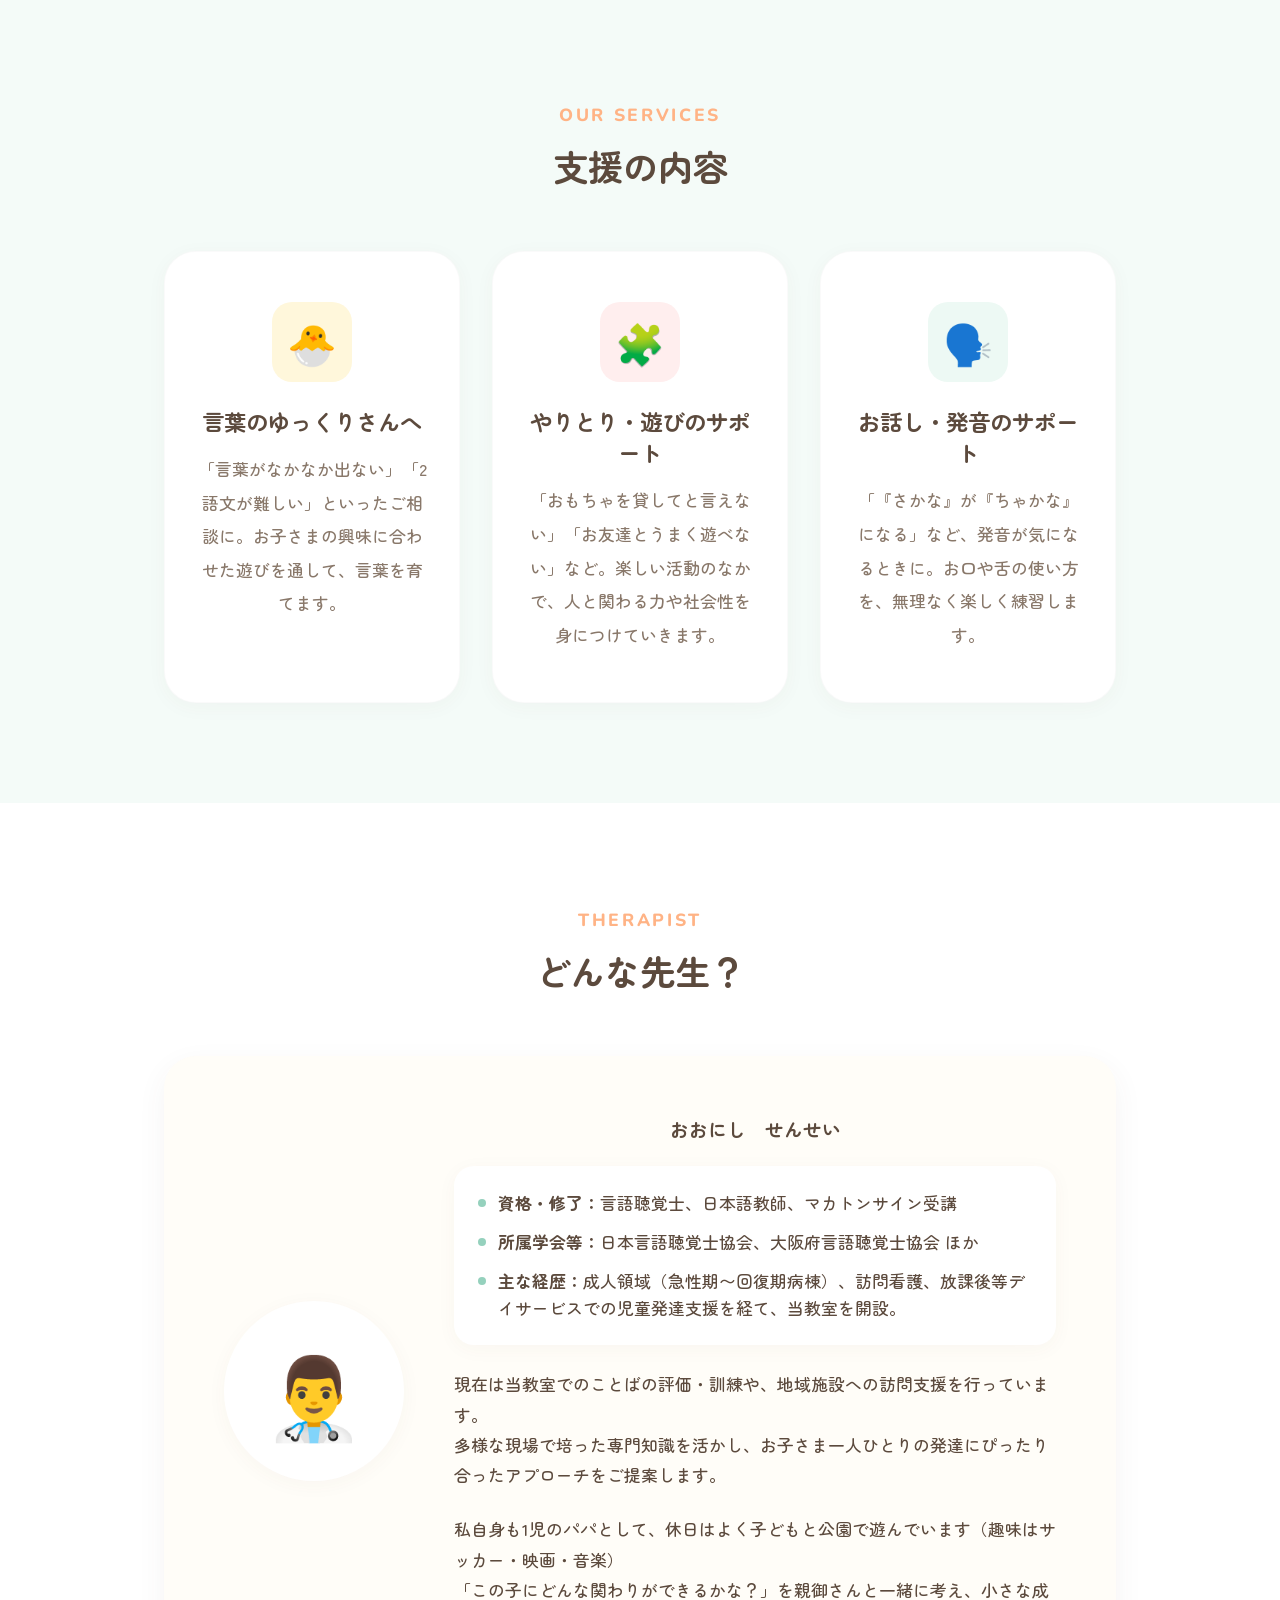
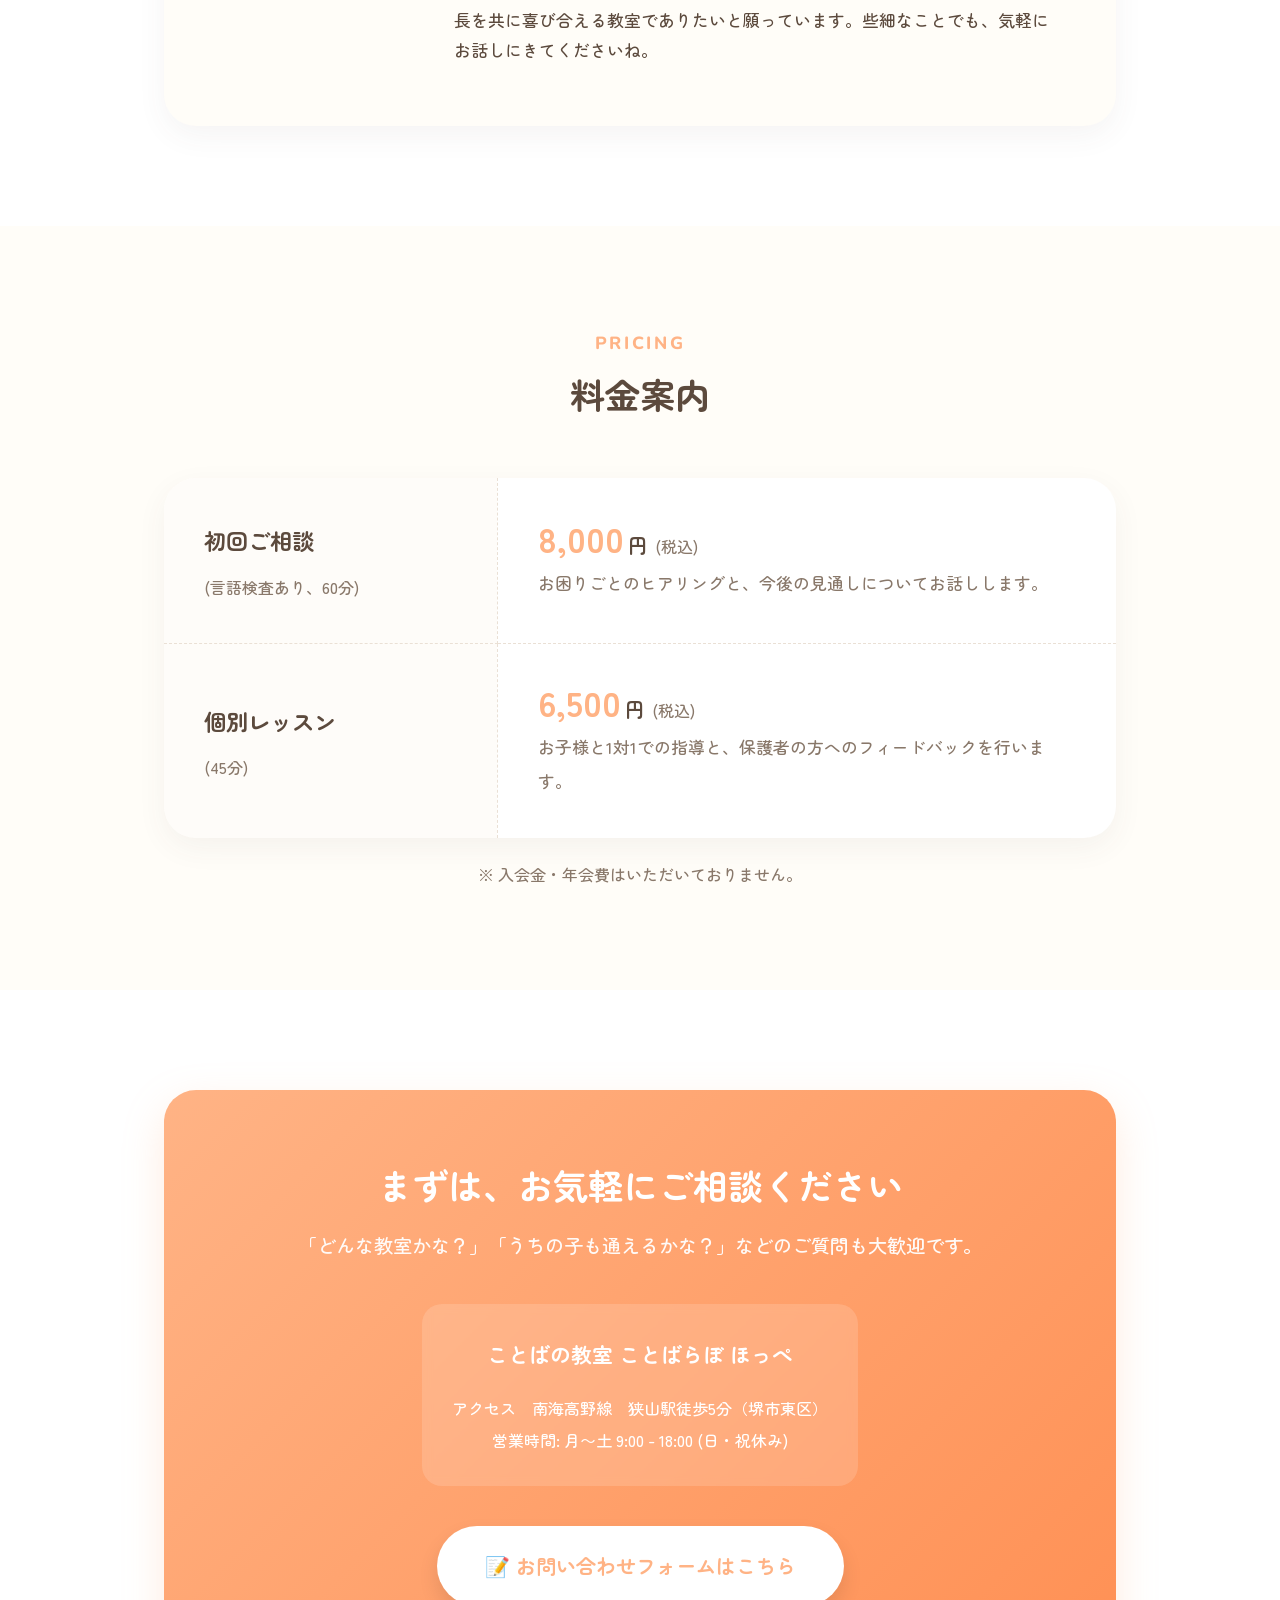
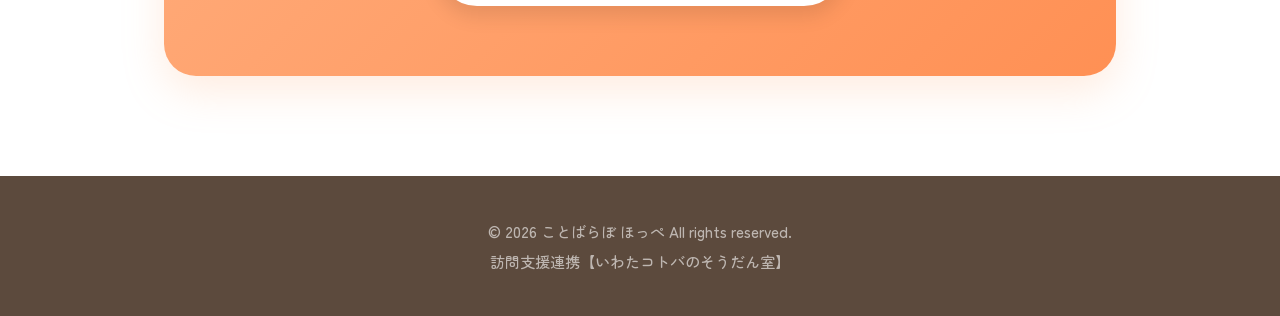
==== commit a3654534: "Update index.html" ====
--- a/index.html
+++ b/index.html
@@ -201,7 +201,7 @@
 
                         <div class="info-box">
                             <p class="clinic-name">ことばの教室 ことばらぼ ほっぺ</p>
-                            <p class="address">〒599-8124 堺市東区南野田554番地46</p>
+                            <p class="address">アクセス　南海高野線　狭山駅徒歩5分（堺市東区）</p>
                             <p class="time">営業時間: 月〜土 9:00 - 18:00 (日・祝休み)</p>
                         </div>
                         <div class="cta-btn-wrapper">
--- a/styles.css
+++ b/styles.css
@@ -398,7 +398,7 @@
 .profile-name {
     display: flex;
     flex-direction: column; /* これを追加：中身を縦に並べる */
-    align-items: flex-start; /* これを修正：左寄せにする */
+    align-items: center; /* 左寄せから中央ぞろえに変更 */
     gap: 8px;               /* 名前とバッジの間の隙間（数値はお好みで） */
     margin-bottom: 24px;
 }
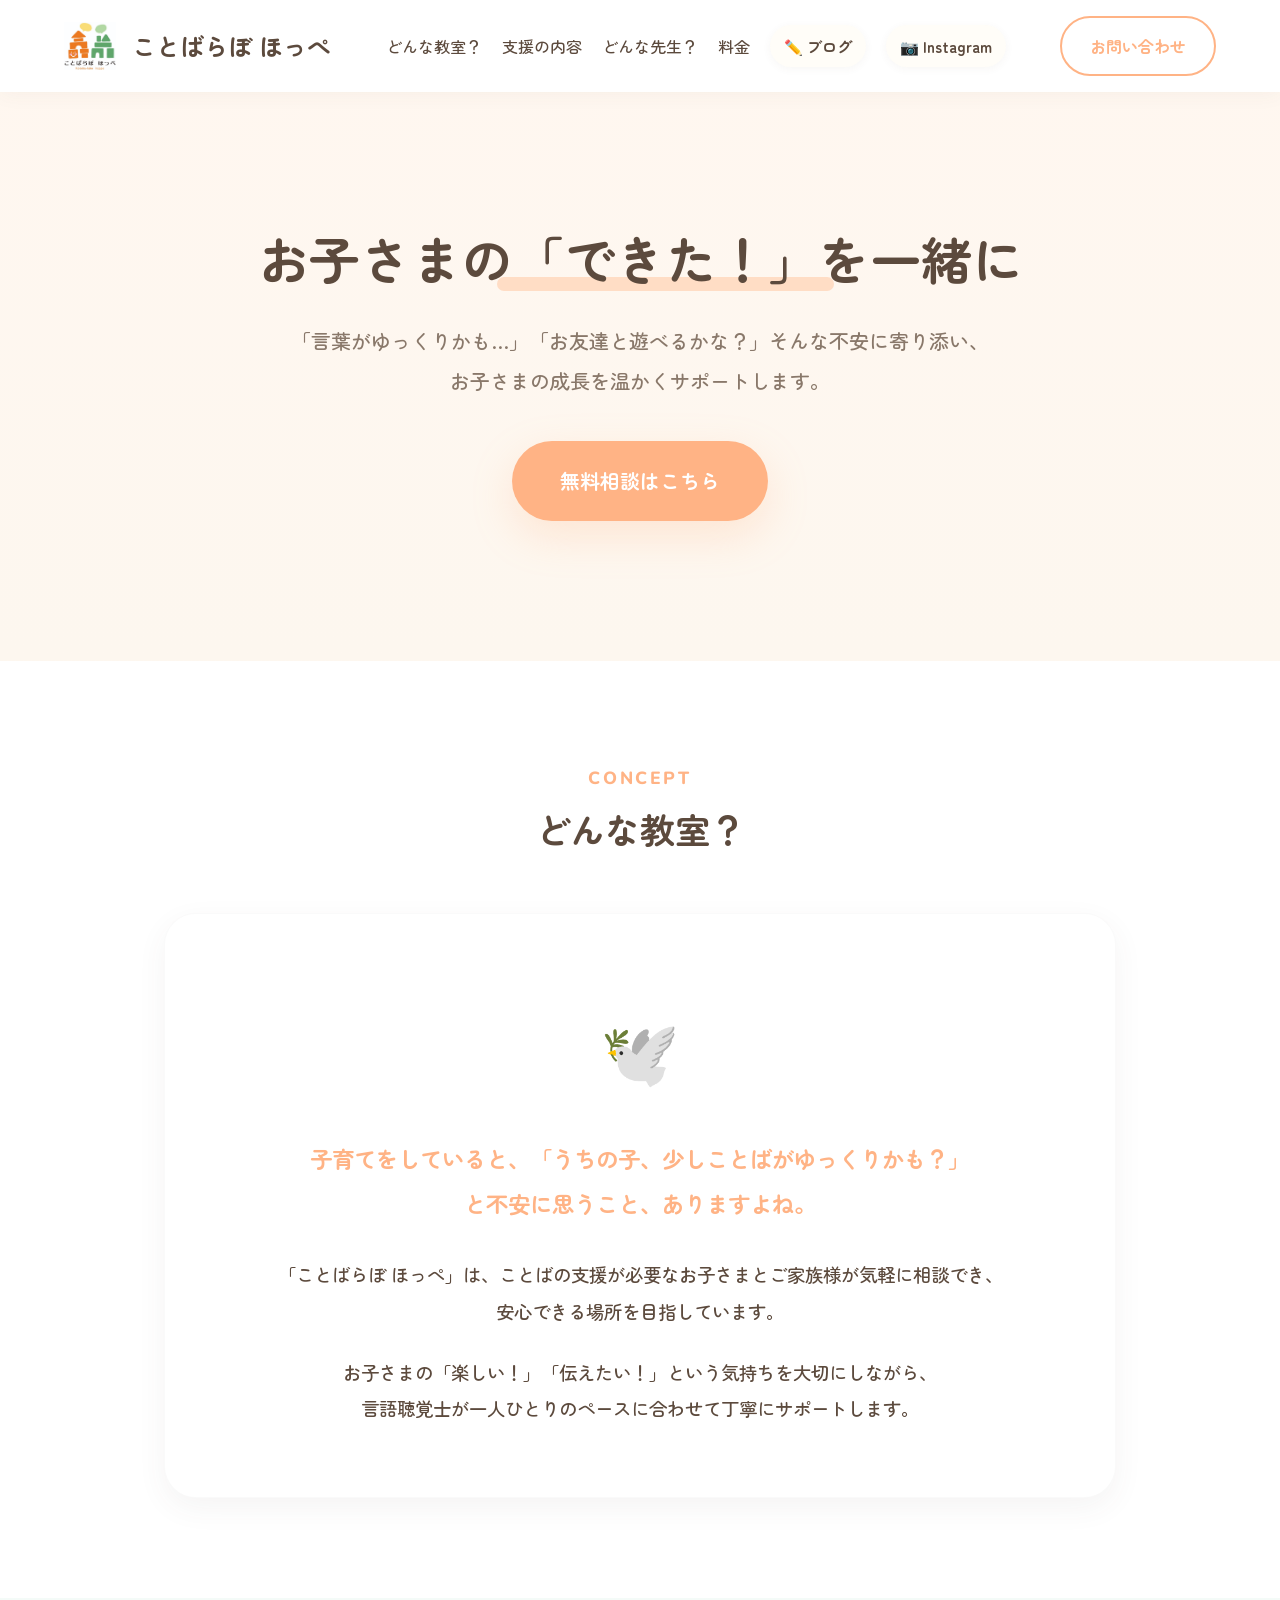
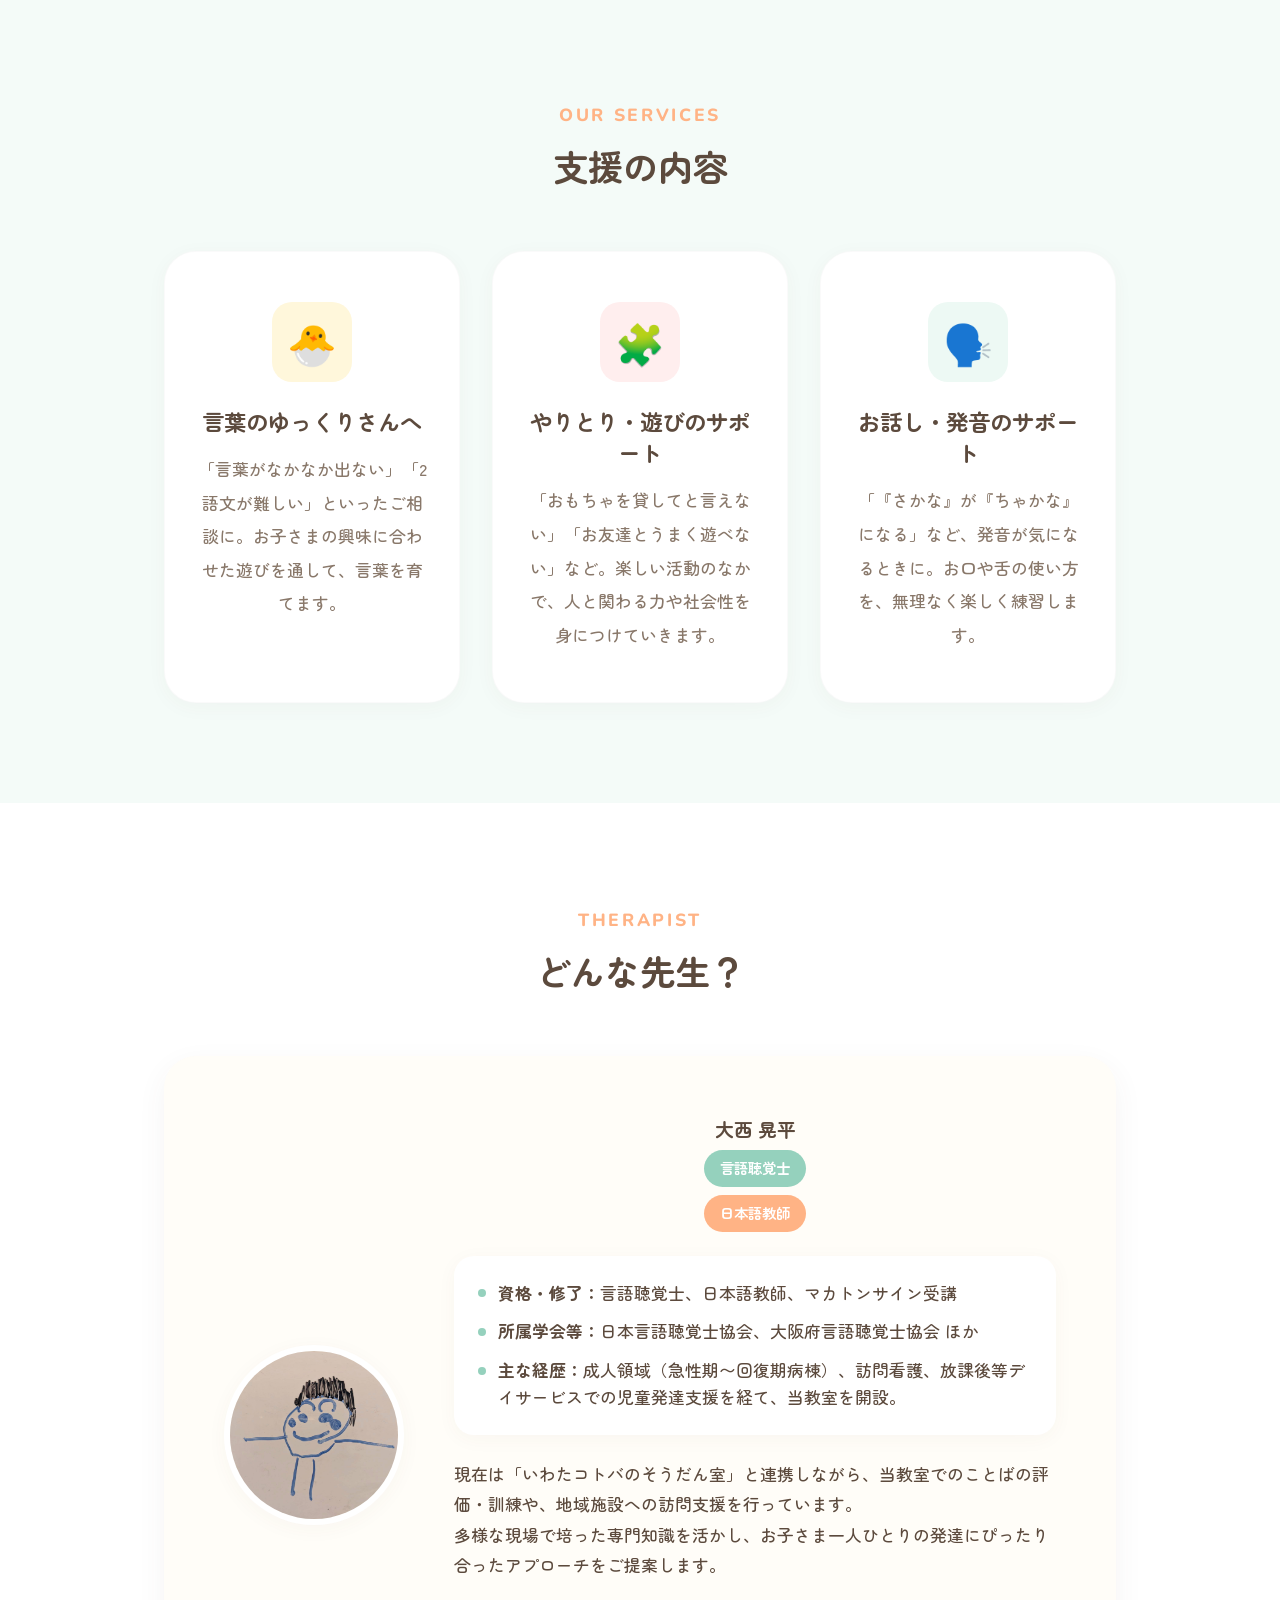
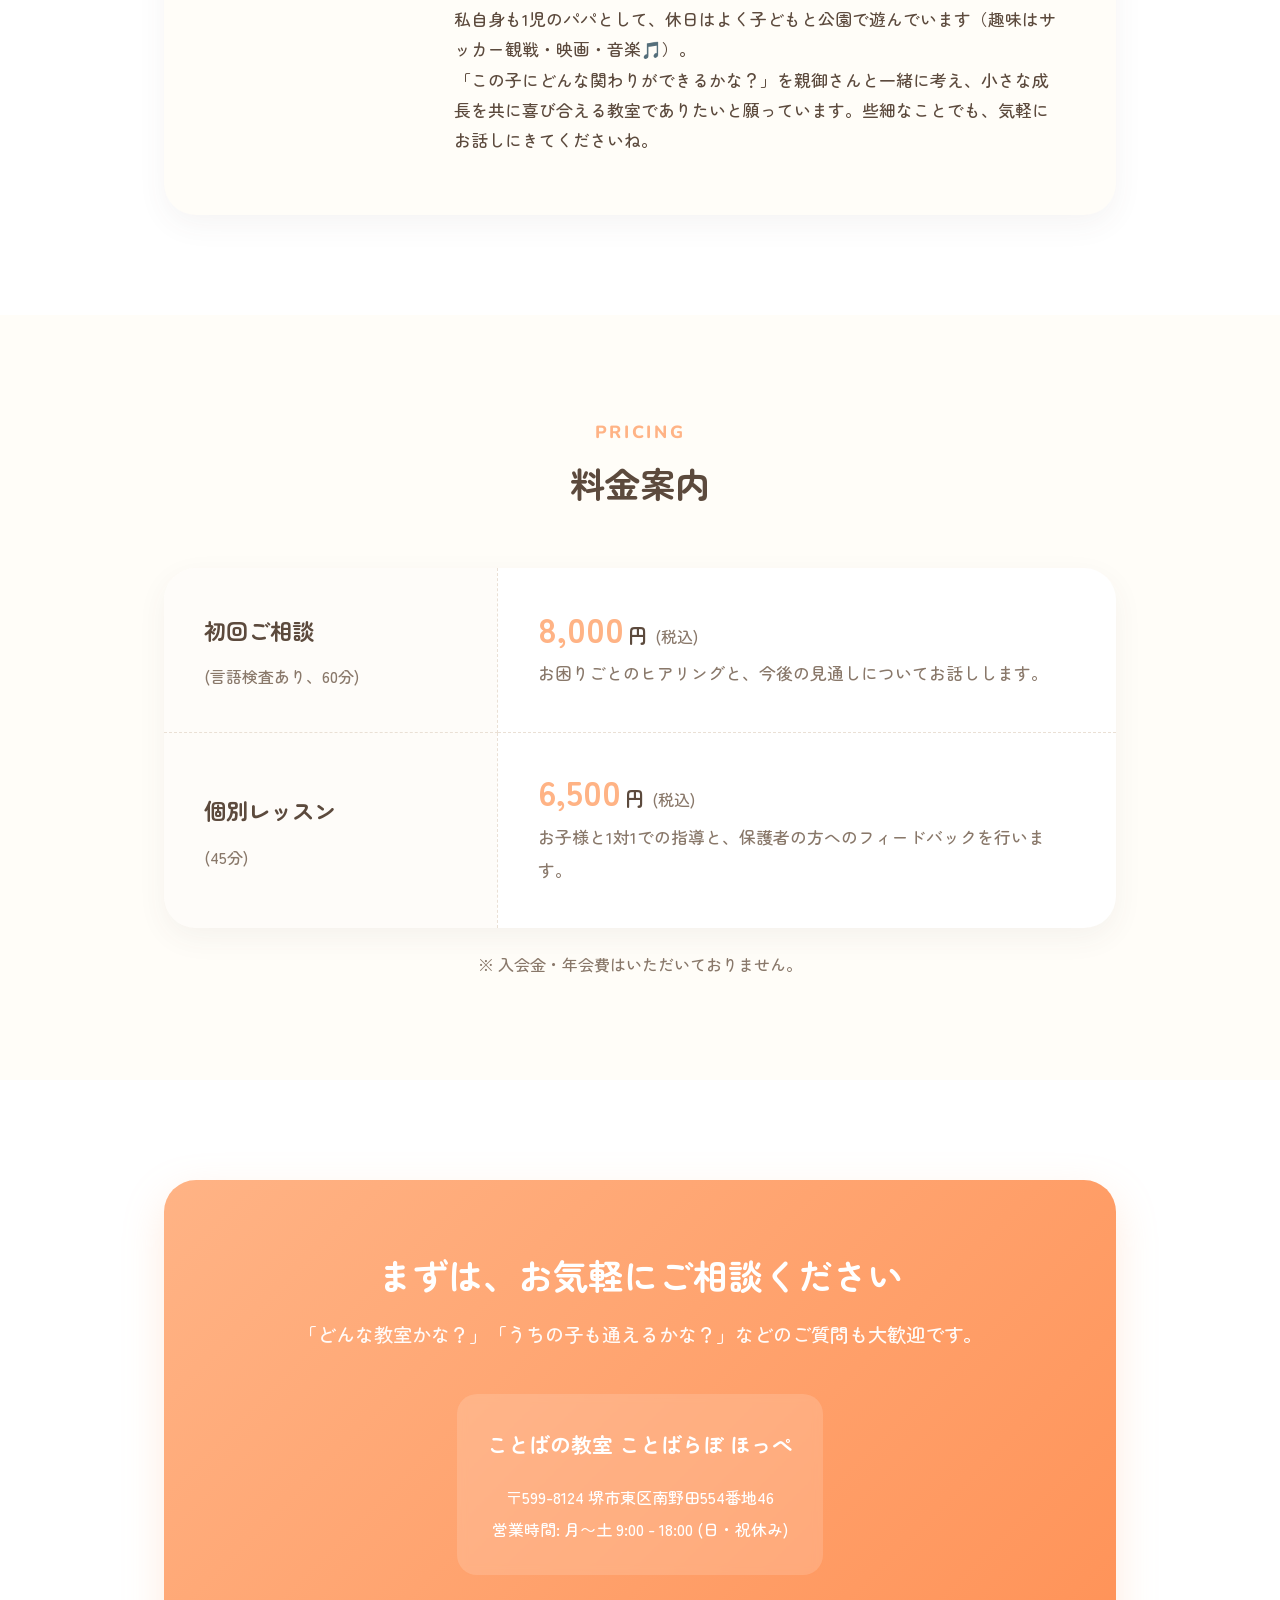
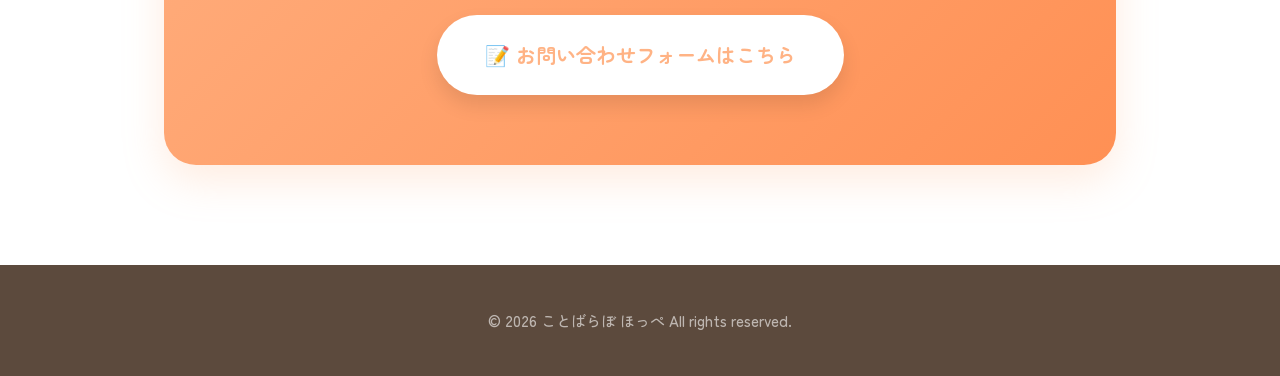
==== commit 552153b7: "Update index.html" ====
--- a/index.html
+++ b/index.html
@@ -124,14 +124,13 @@
                 </div>
 
                 <div class="profile-card fade-up">
-                    <div class="profile-img-large">
-                        👨‍⚕️
-                    </div>
+                    <img src="images/onishi.jpg" alt="大西 晃平" class="profile-img-large">
                     <div class="profile-detail">
                         <div class="profile-name">
-                            <h3>おおにし　せんせい</h3>
-                        </div>
-                        
+                            <h3>大西 晃平</h3>
+                            <span class="badge">言語聴覚士</span>
+                            <span class="badge badge-primary">日本語教師</span>
+                        </div>
                         <div class="profile-bio-box">
                             <ul class="profile-list">
                                 <li><strong>資格・修了：</strong>言語聴覚士、日本語教師、マカトンサイン受講</li>
@@ -140,11 +139,11 @@
                             </ul>
 
                             <p class="profile-bio">
-                                現在は当教室でのことばの評価・訓練や、地域施設への訪問支援を行っています。<br>
+                                現在は「いわたコトバのそうだん室」と連携しながら、当教室でのことばの評価・訓練や、地域施設への訪問支援を行っています。<br>
                                 多様な現場で培った専門知識を活かし、お子さま一人ひとりの発達にぴったり合ったアプローチをご提案します。
                             </p>
                             <p class="profile-bio">
-                                私自身も1児のパパとして、休日はよく子どもと公園で遊んでいます（趣味はサッカー・映画・音楽）<br>
+                                私自身も1児のパパとして、休日はよく子どもと公園で遊んでいます（趣味はサッカー観戦・映画・音楽🎵）。<br>
                                 「この子にどんな関わりができるかな？」を親御さんと一緒に考え、小さな成長を共に喜び合える教室でありたいと願っています。些細なことでも、気軽にお話しにきてくださいね。
                             </p>
                         </div>
@@ -201,7 +200,7 @@
 
                         <div class="info-box">
                             <p class="clinic-name">ことばの教室 ことばらぼ ほっぺ</p>
-                            <p class="address">アクセス　南海高野線　狭山駅徒歩5分（堺市東区）</p>
+                            <p class="address">〒599-8124 堺市東区南野田554番地46</p>
                             <p class="time">営業時間: 月〜土 9:00 - 18:00 (日・祝休み)</p>
                         </div>
                         <div class="cta-btn-wrapper">
@@ -218,7 +217,7 @@
 
     <footer class="footer">
         <div class="container">
-            <p class="copyright">&copy; 2026 ことばらぼ ほっぺ All rights reserved.<br>訪問支援連携【いわたコトバのそうだん室】</p>
+            <p class="copyright">&copy; 2026 ことばらぼ ほっぺ All rights reserved.</p>
         </div>
     </footer>
 
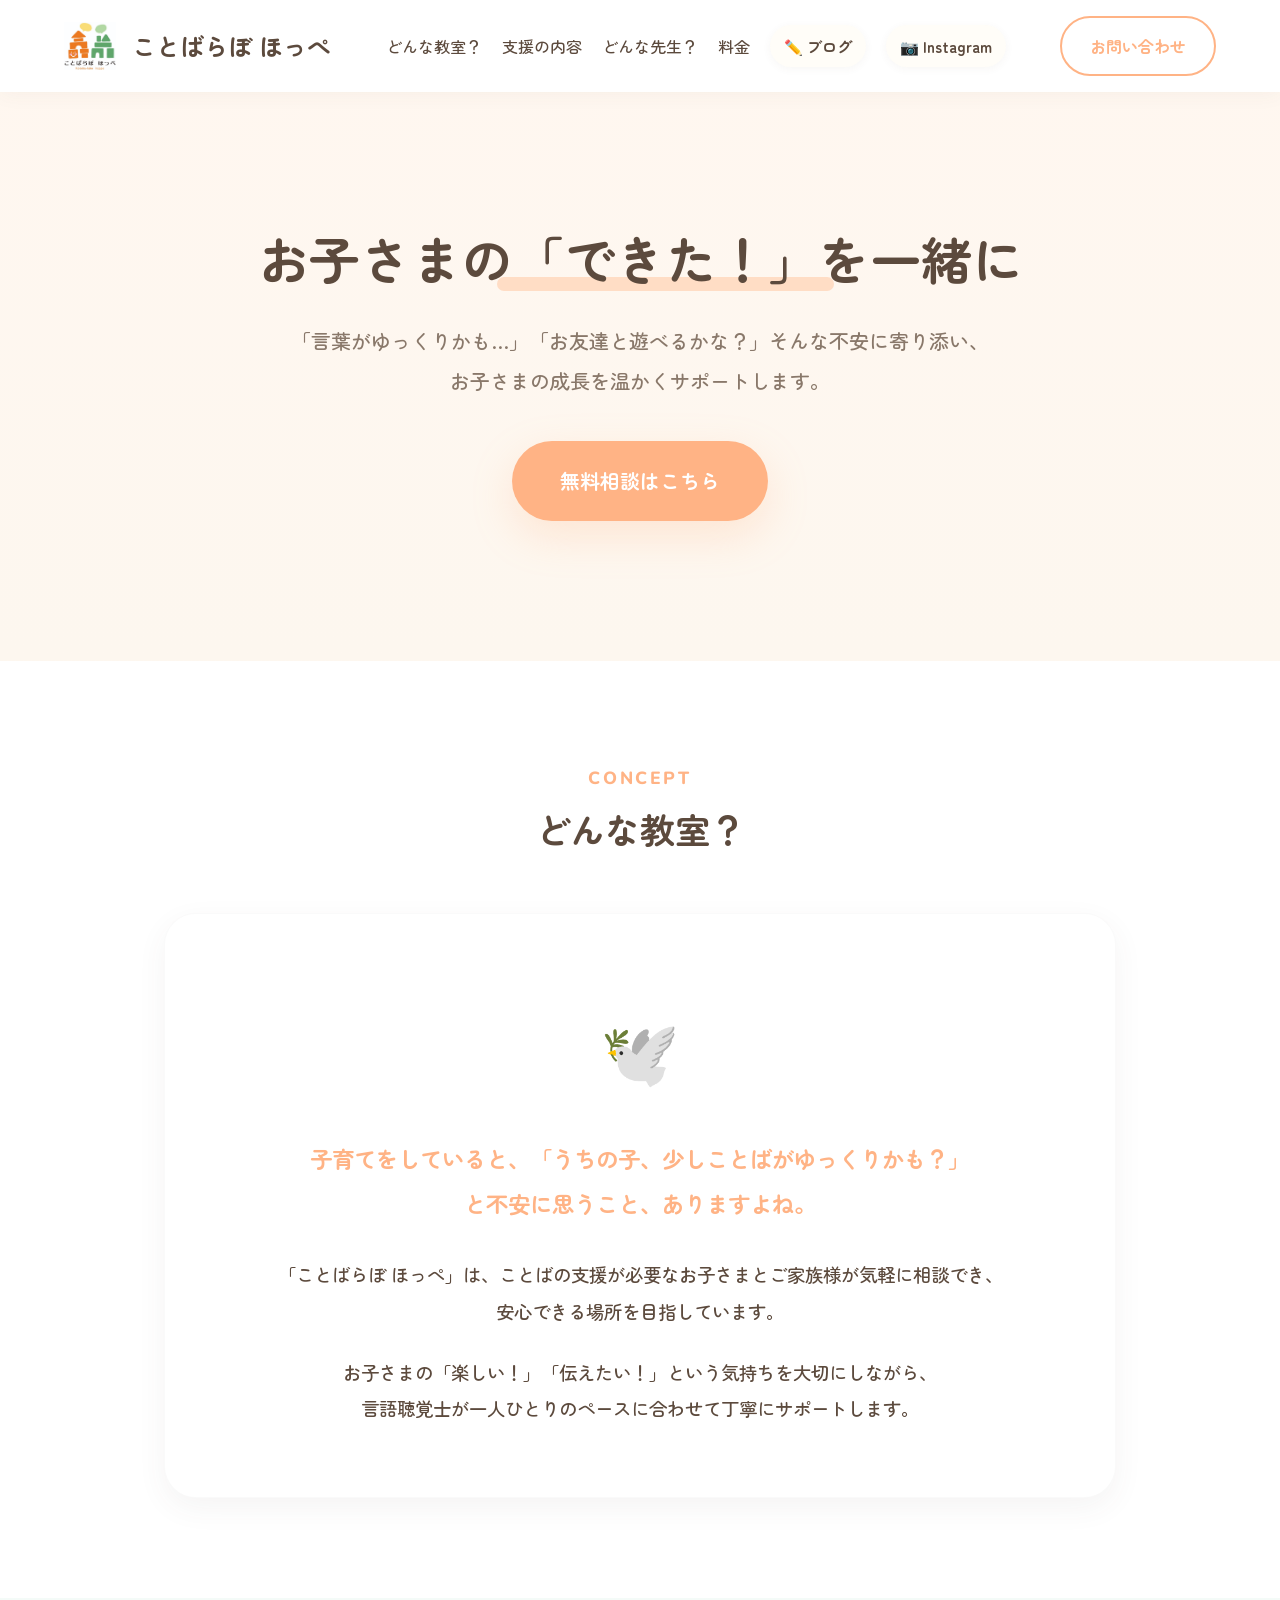
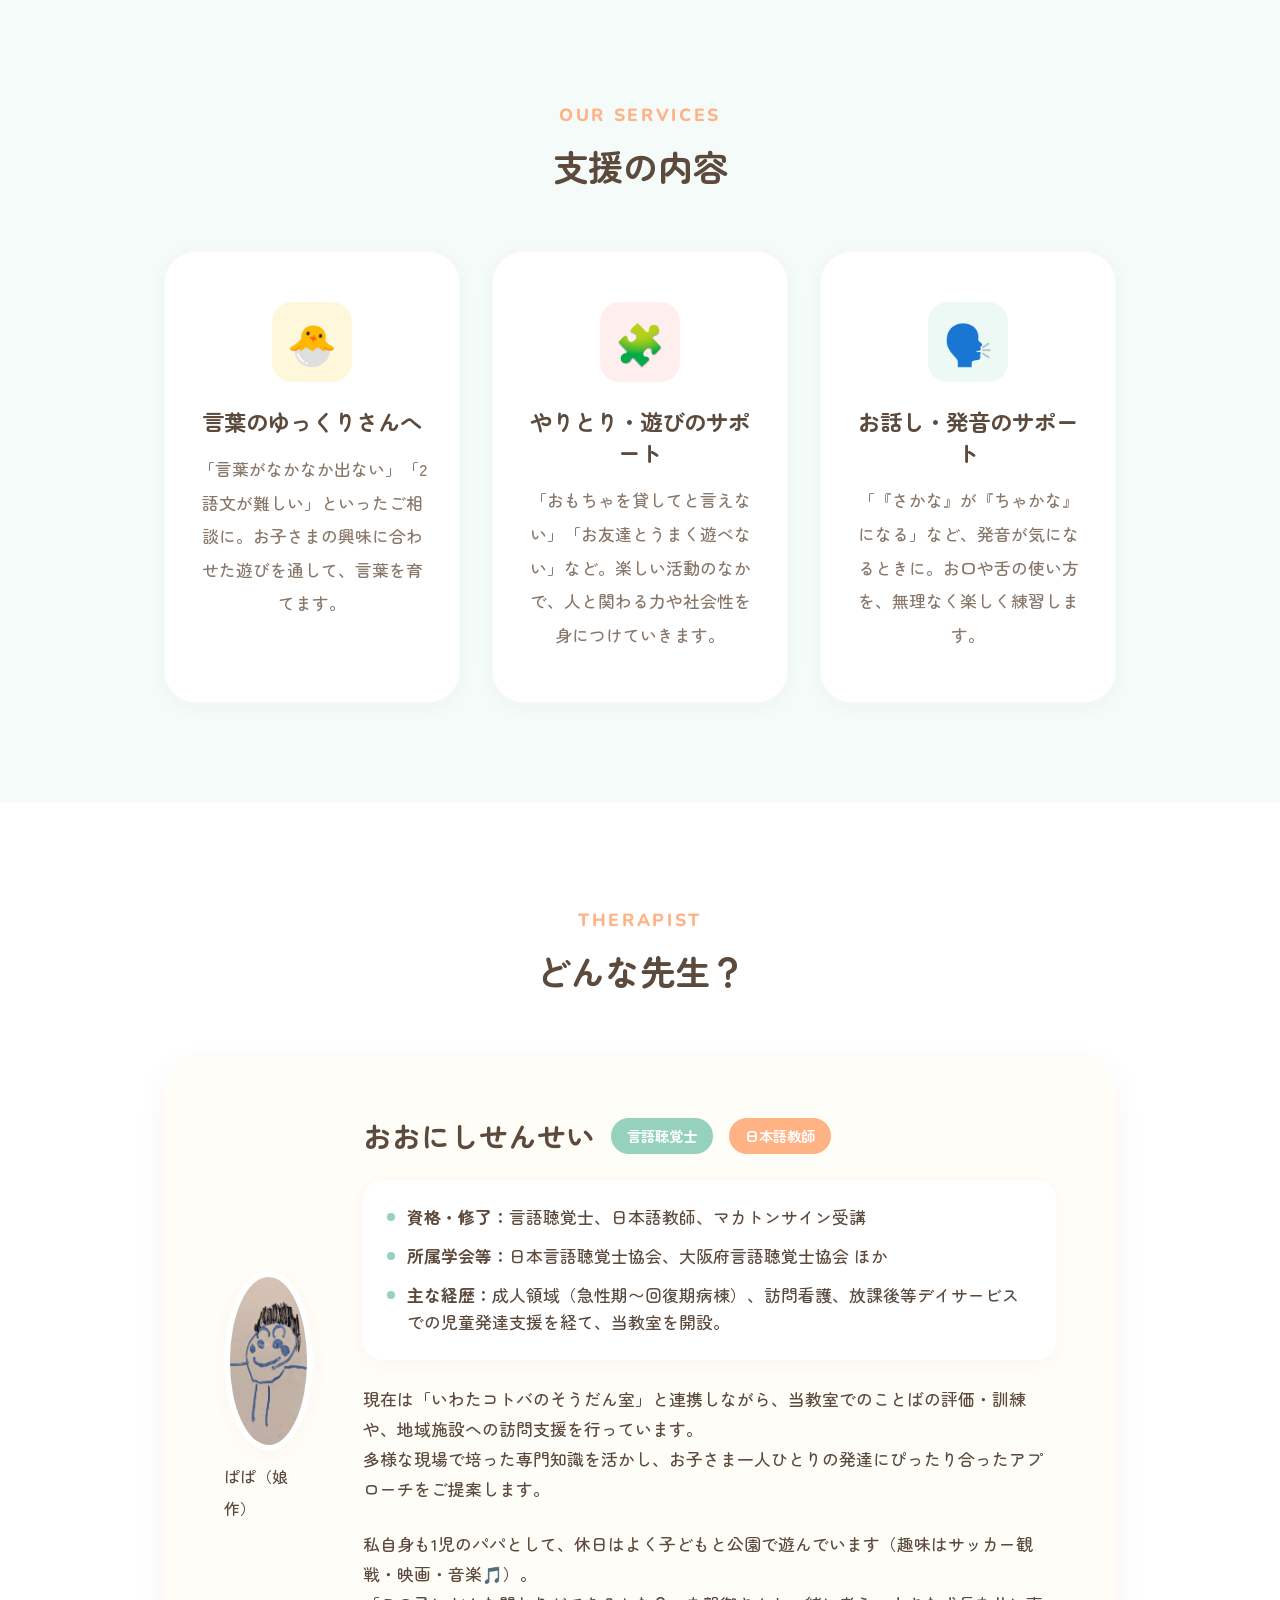
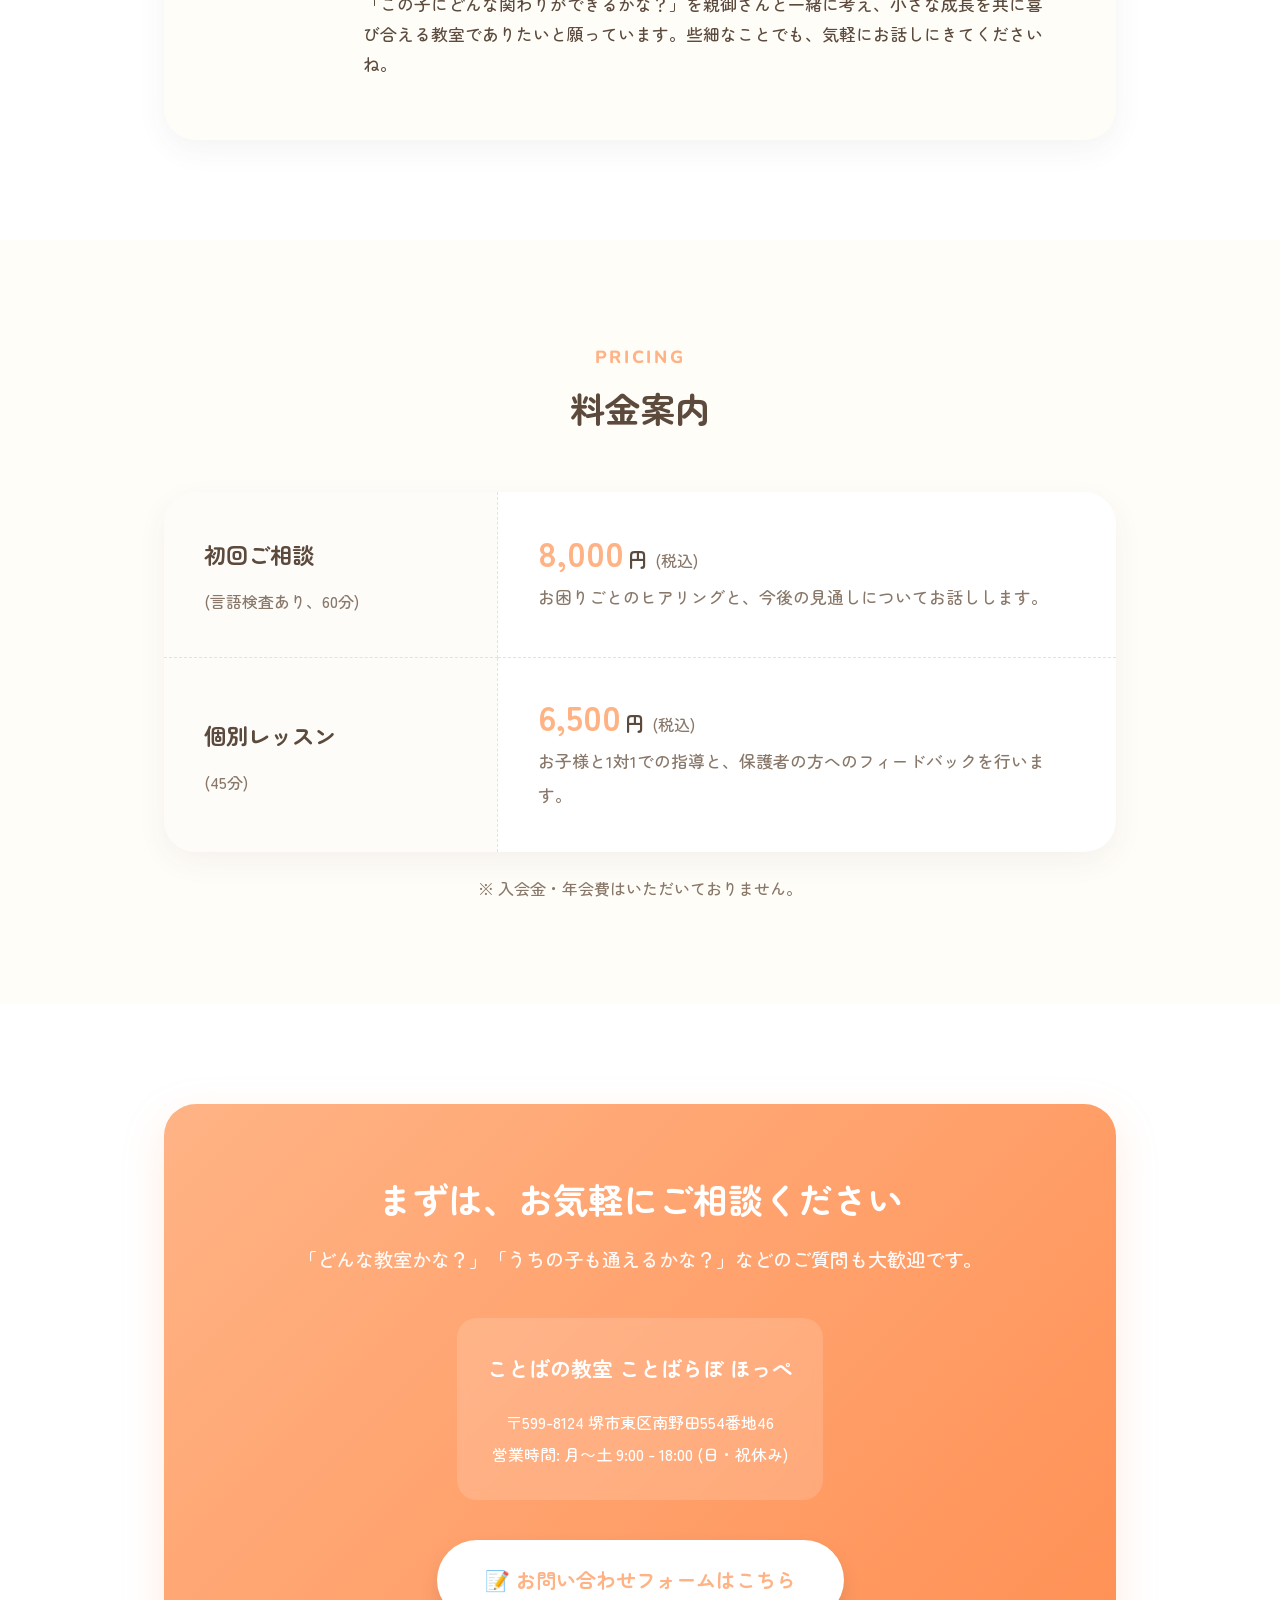
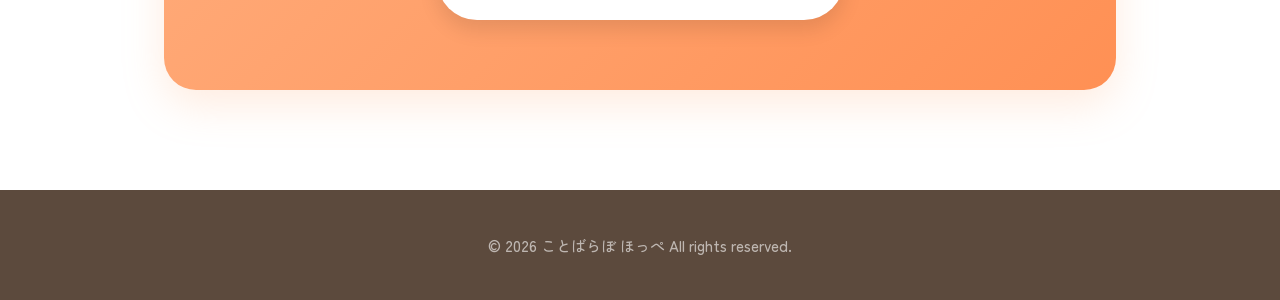
==== commit dee8b2fa: "Update index.html" ====
--- a/index.html
+++ b/index.html
@@ -124,10 +124,13 @@
                 </div>
 
                 <div class="profile-card fade-up">
-                    <img src="images/onishi.jpg" alt="大西 晃平" class="profile-img-large">
+                    <div class="profile-img-container">
+                        <img src="images/onishi.jpg" alt="おおにしせんせい" class="profile-img-large">
+                        <div class="profile-caption">ぱぱ（娘作）</div>
+                    </div>
                     <div class="profile-detail">
                         <div class="profile-name">
-                            <h3>大西 晃平</h3>
+                            <h3>おおにしせんせい</h3>
                             <span class="badge">言語聴覚士</span>
                             <span class="badge badge-primary">日本語教師</span>
                         </div>
@@ -264,7 +267,4 @@
                 }
             }
         });
-    </script>
-</body>
-
-</html>
+    </s
--- a/styles.css
+++ b/styles.css
@@ -387,22 +387,18 @@
     flex-shrink: 0;
     background: #fff;
     border-radius: 50%;
-    display: flex;
-    align-items: center;
-    justify-content: center;
-    font-size: 5rem;
     box-shadow: var(--shadow-sm);
     border: 6px solid #fff;
+    object-fit: cover;
+    object-position: center;
 }
 
 .profile-name {
     display: flex;
-    flex-direction: column; /* これを追加：中身を縦に並べる */
-    align-items: center; /* 左寄せから中央ぞろえに変更 */
-    gap: 8px;               /* 名前とバッジの間の隙間（数値はお好みで） */
+    align-items: center;
+    gap: 16px;
     margin-bottom: 24px;
-}
-
+    flex-wrap: wrap;
 }
 
 .profile-name h3 {
@@ -783,3 +779,4 @@
     .cta-box h2 {
         font-size: 1.8rem;
     }
+}
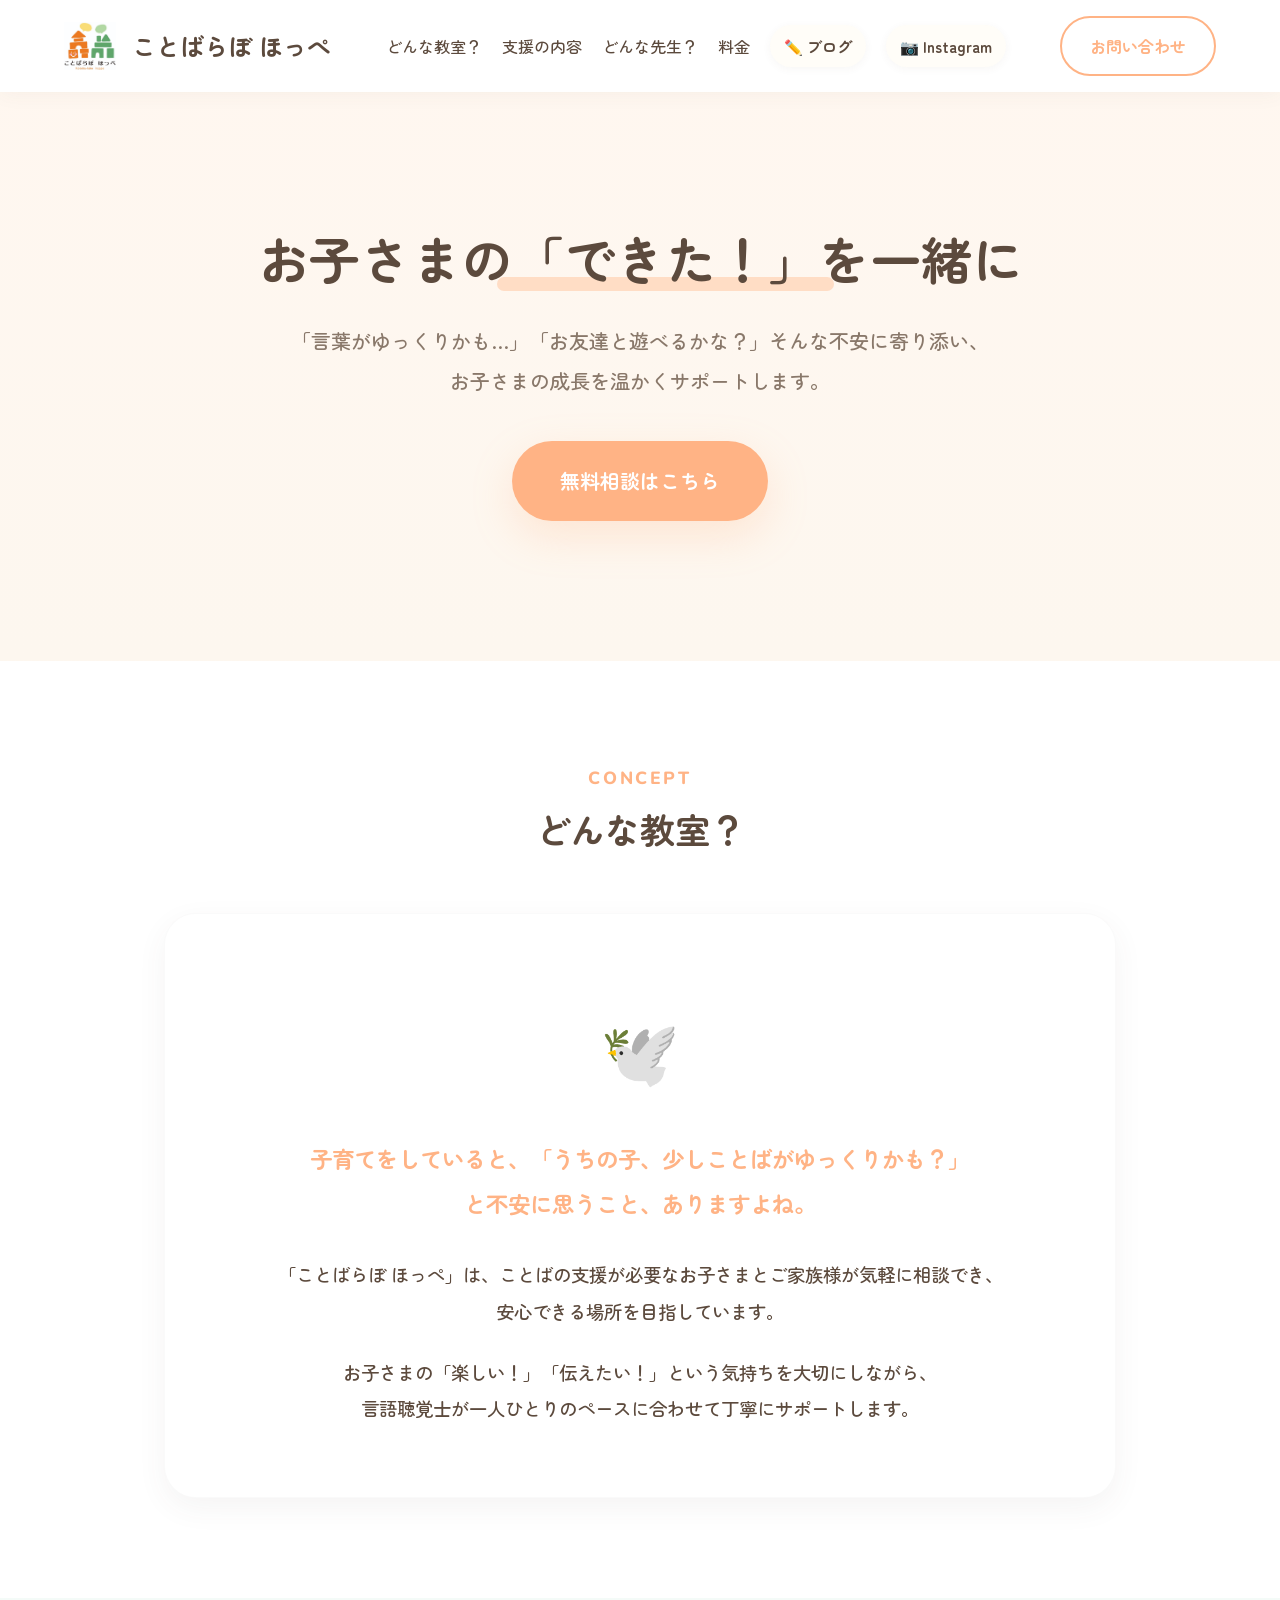
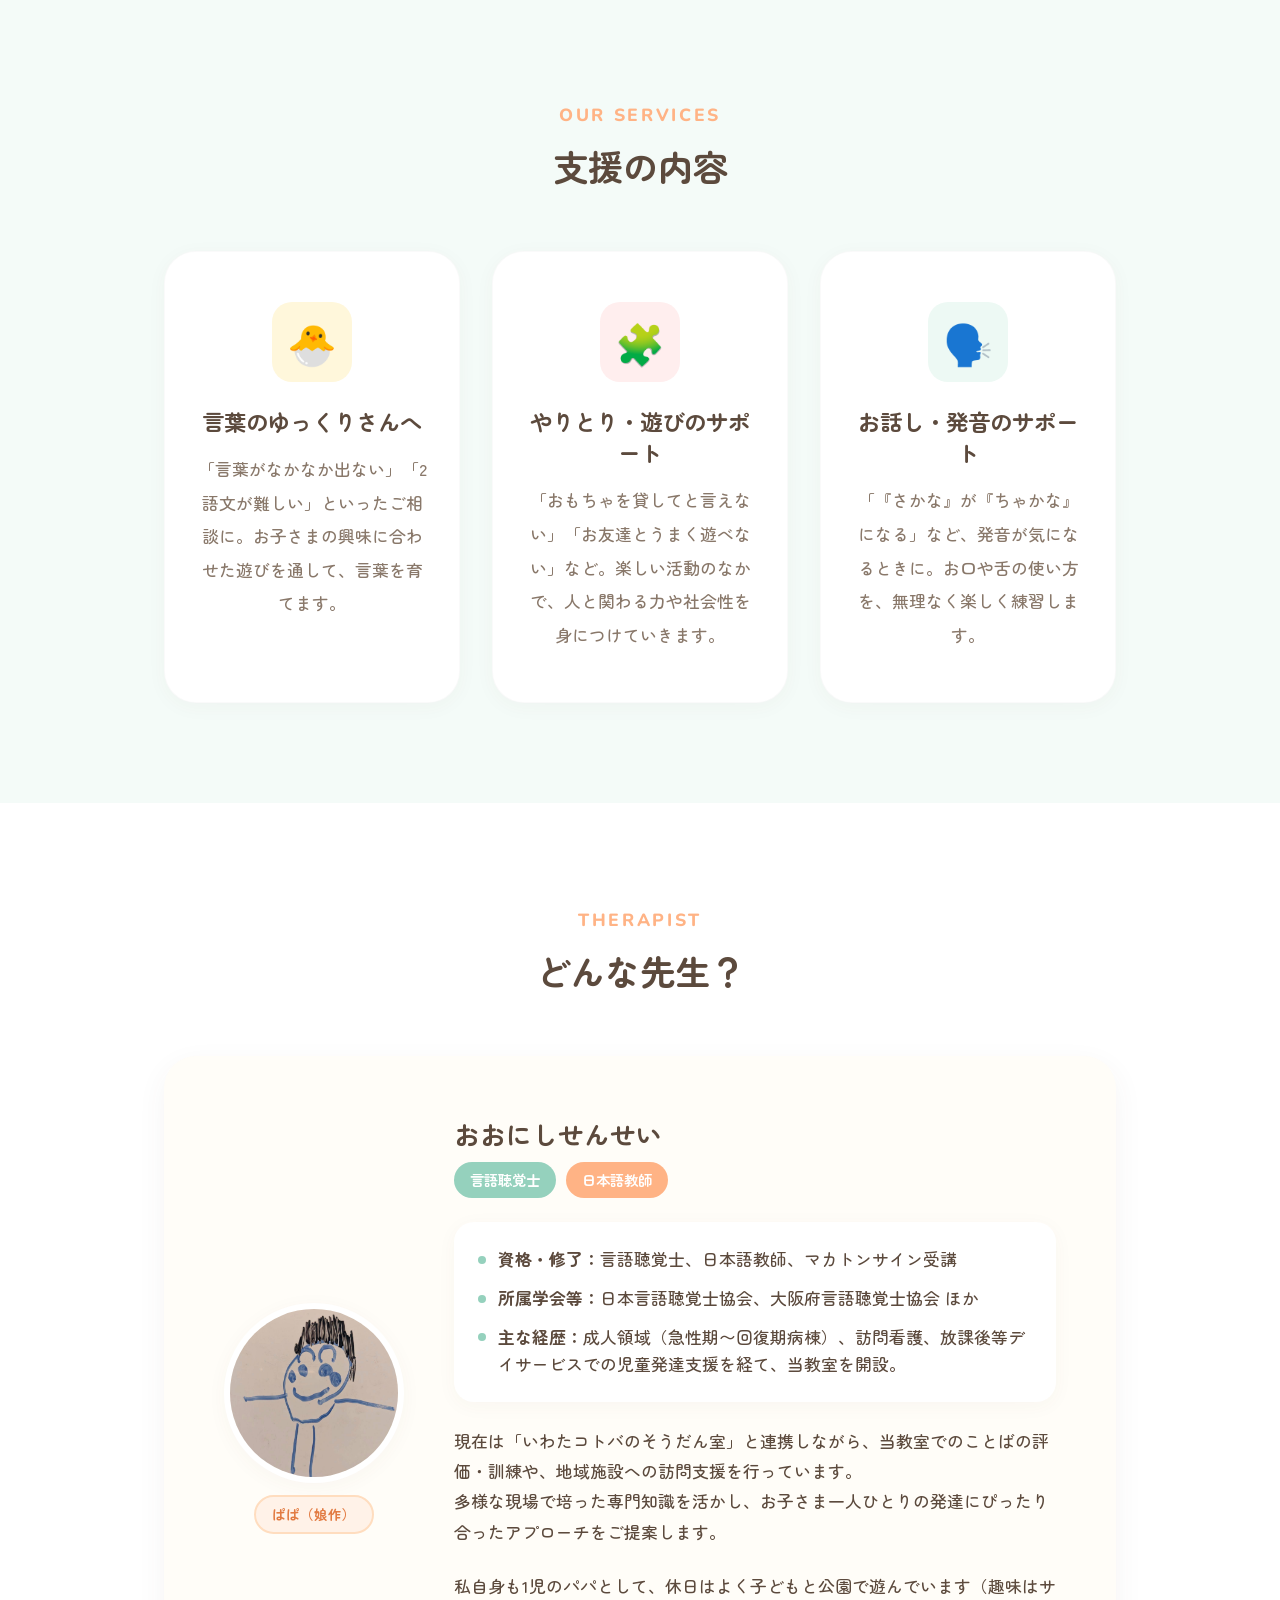
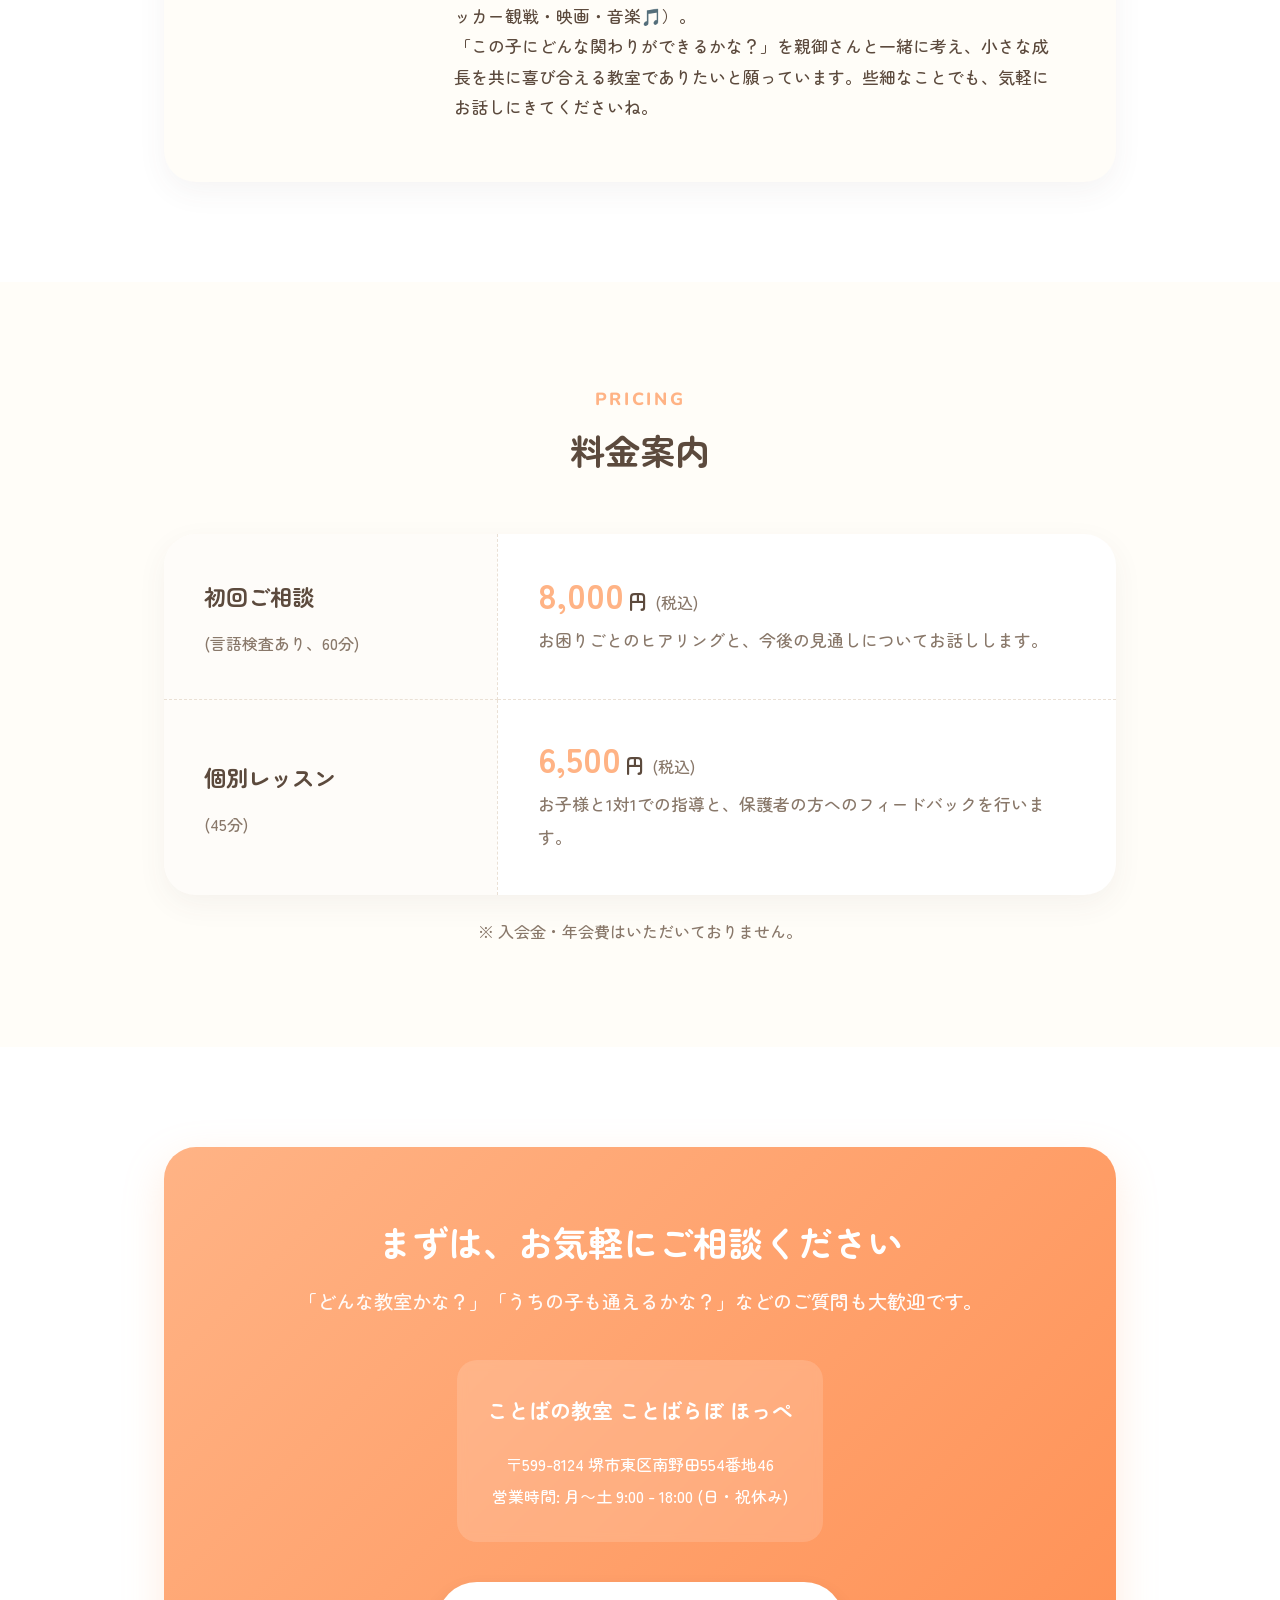
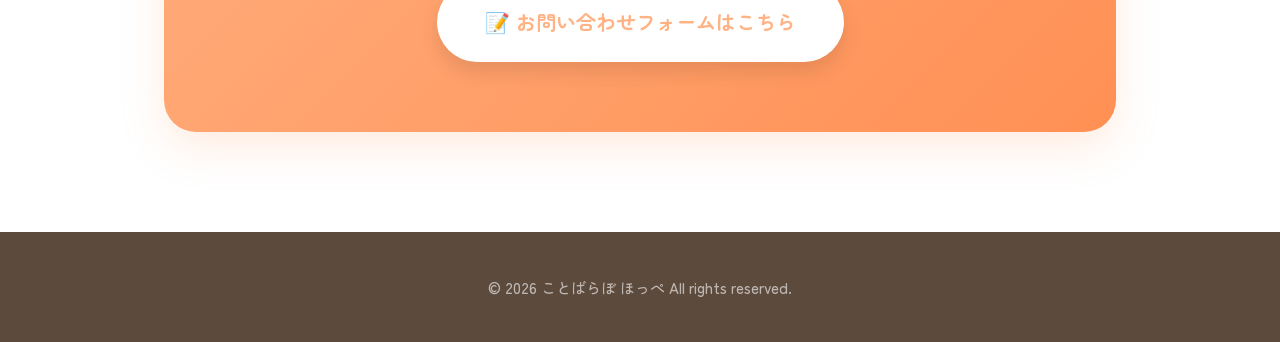
==== commit c984fd33: "Update index.html" ====
--- a/index.html
+++ b/index.html
@@ -130,10 +130,13 @@
                     </div>
                     <div class="profile-detail">
                         <div class="profile-name">
-                            <h3>おおにしせんせい</h3>
-                            <span class="badge">言語聴覚士</span>
-                            <span class="badge badge-primary">日本語教師</span>
-                        </div>
+    <h3>おおにしせんせい</h3>
+
+    <div class="profile-badges">
+        <span class="badge">言語聴覚士</span>
+        <span class="badge badge-primary">日本語教師</span>
+    </div>
+</div
                         <div class="profile-bio-box">
                             <ul class="profile-list">
                                 <li><strong>資格・修了：</strong>言語聴覚士、日本語教師、マカトンサイン受講</li>
--- a/styles.css
+++ b/styles.css
@@ -381,6 +381,14 @@
     box-shadow: var(--shadow-md);
 }
 
+.profile-img-container {
+    display: flex;
+    flex-direction: column;
+    align-items: center;
+    gap: 12px;
+    flex-shrink: 0;
+}
+
 .profile-img-large {
     width: 180px;
     height: 180px;
@@ -393,17 +401,38 @@
     object-position: center;
 }
 
+.profile-caption {
+    background-color: #FFF2E8;
+    color: #E27B42;
+    font-size: 0.85rem;
+    padding: 4px 16px;
+    border-radius: var(--radius-pill);
+    font-family: 'Zen Maru Gothic', sans-serif;
+    font-weight: 700;
+    white-space: nowrap;
+    border: 2px solid #FFDDBF;
+}
+
 .profile-name {
     display: flex;
-    align-items: center;
-    gap: 16px;
+    flex-direction: column;
+    align-items: flex-start;
+    gap: 10px;
     margin-bottom: 24px;
-    flex-wrap: wrap;
+}
+
+.profile-badges {
+    display: flex;
+    flex-direction: row;   /* ←これを明示的に追加 */
+    justify-content: center; /* ←中央に揃える */
+    gap: 10px;
+    flex-wrap: nowrap;
 }
 
 .profile-name h3 {
-    font-size: 1.8rem;
+    font-size: 1.6rem;
     margin: 0;
+    white-space: nowrap;
 }
 
 .badge {
@@ -413,6 +442,7 @@
     border-radius: 100px;
     font-size: 0.9rem;
     font-weight: 700;
+    white-space: nowrap;
 }
 
 .badge-primary {
@@ -757,7 +787,17 @@
     }
     
     .profile-name {
-        justify-content: center;
+        align-items: center;
+        gap: 8px;
+    }
+    
+    .profile-name h3 {
+        font-size: 1.25rem;
+    }
+
+    .badge {
+        padding: 4px 10px;
+        font-size: 0.8rem;
     }
     
     .modern-table th, .modern-table td {
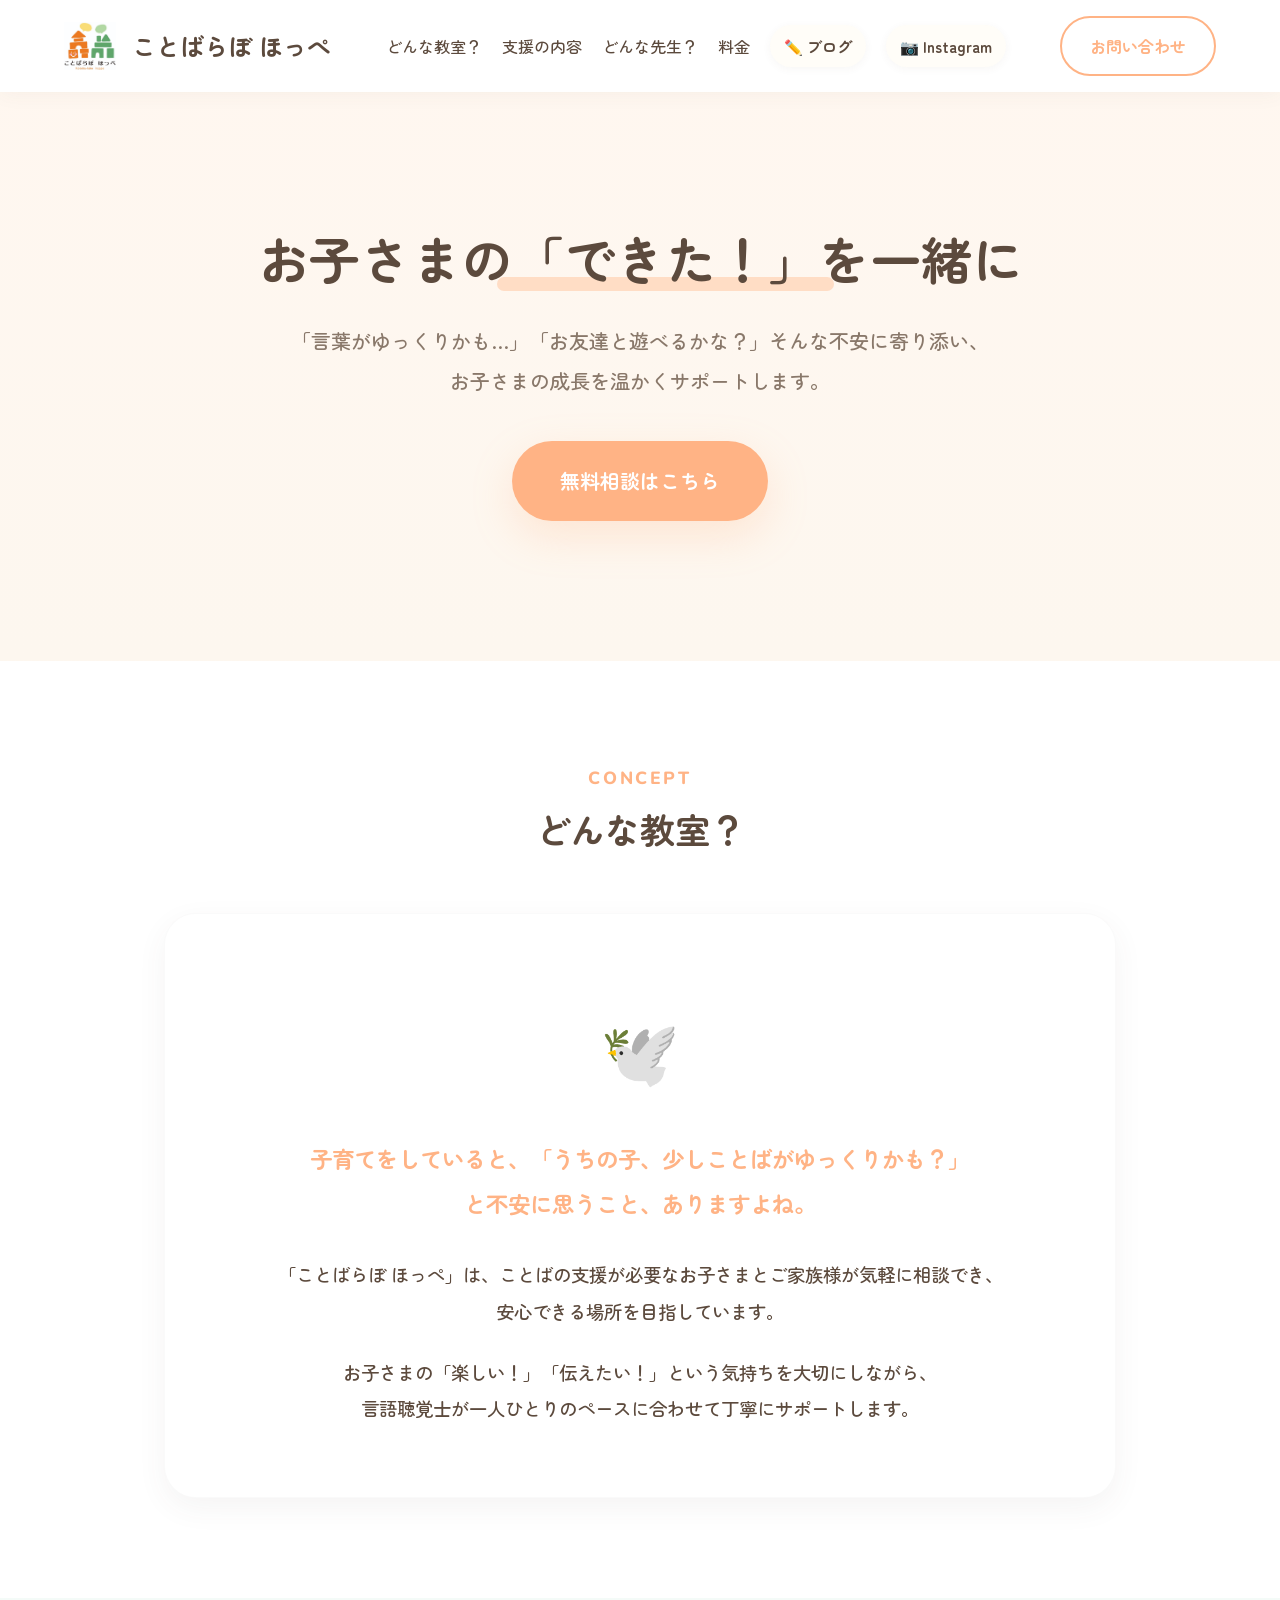
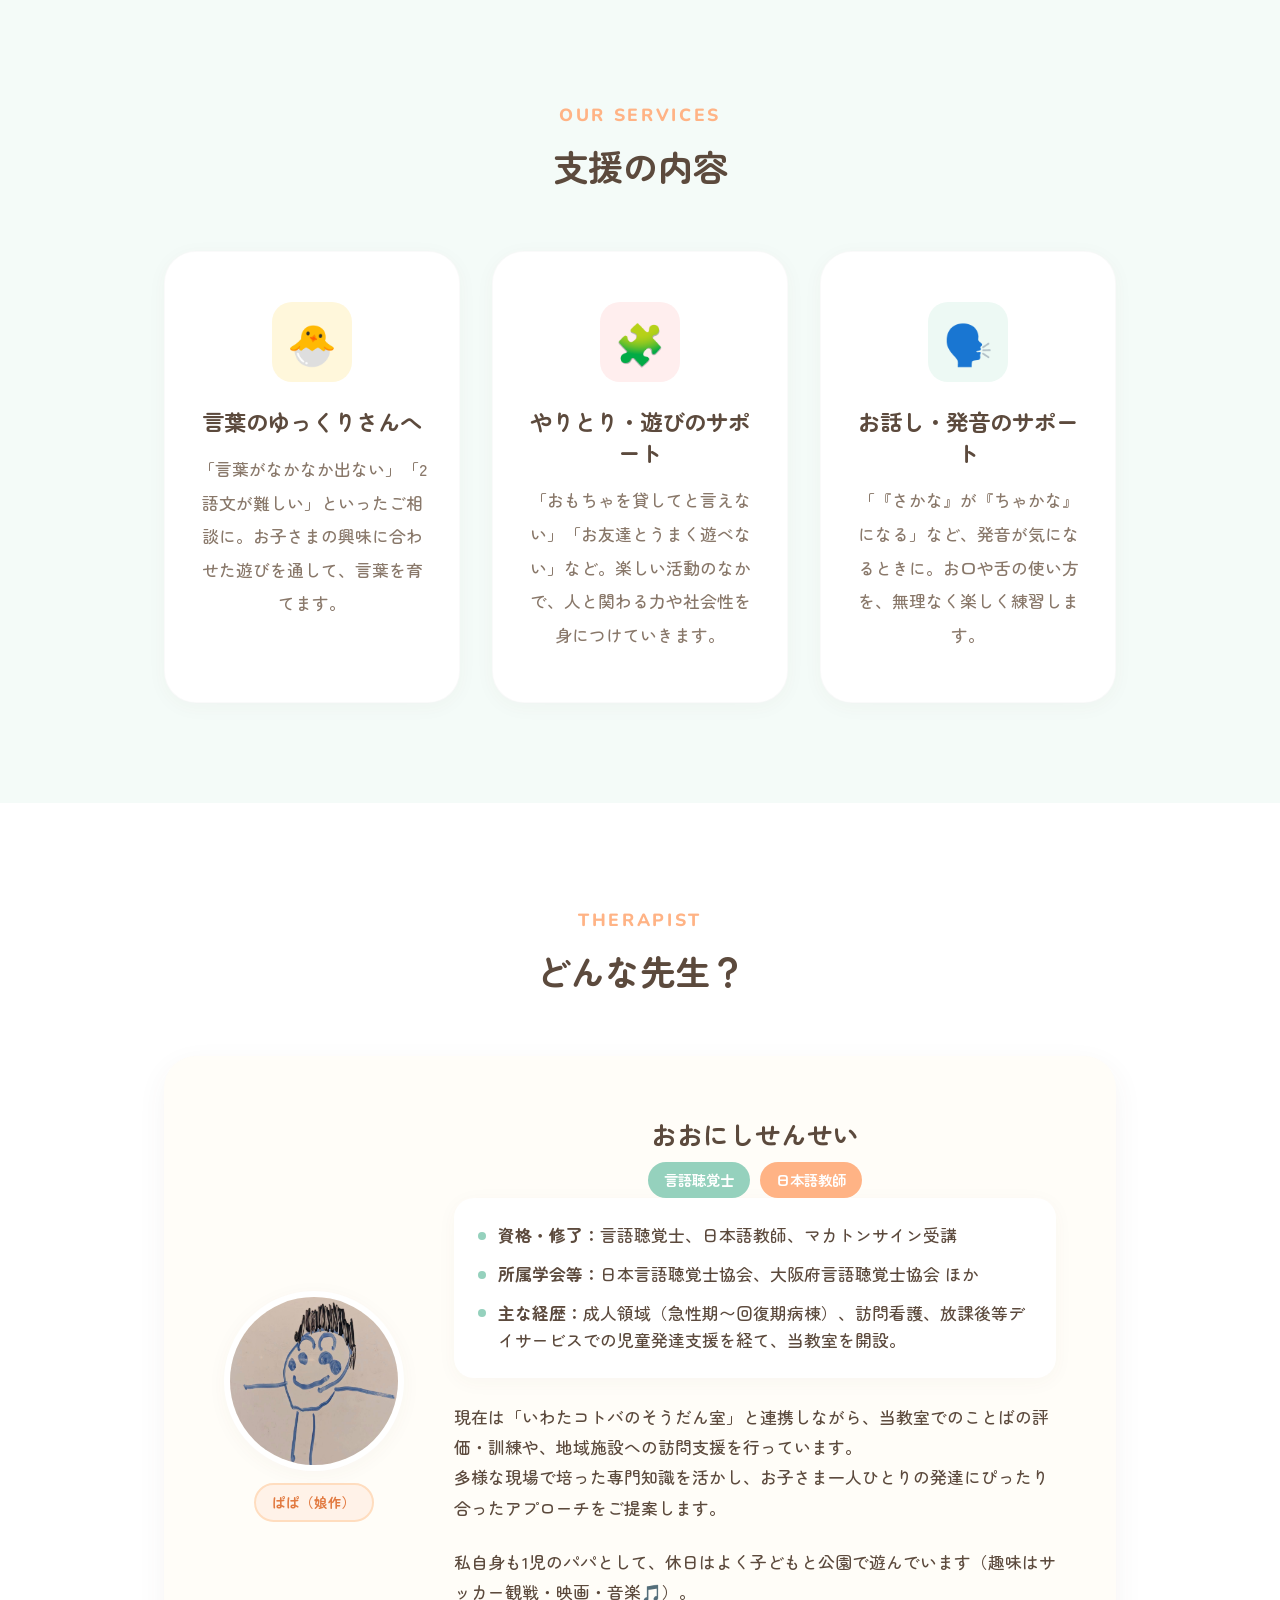
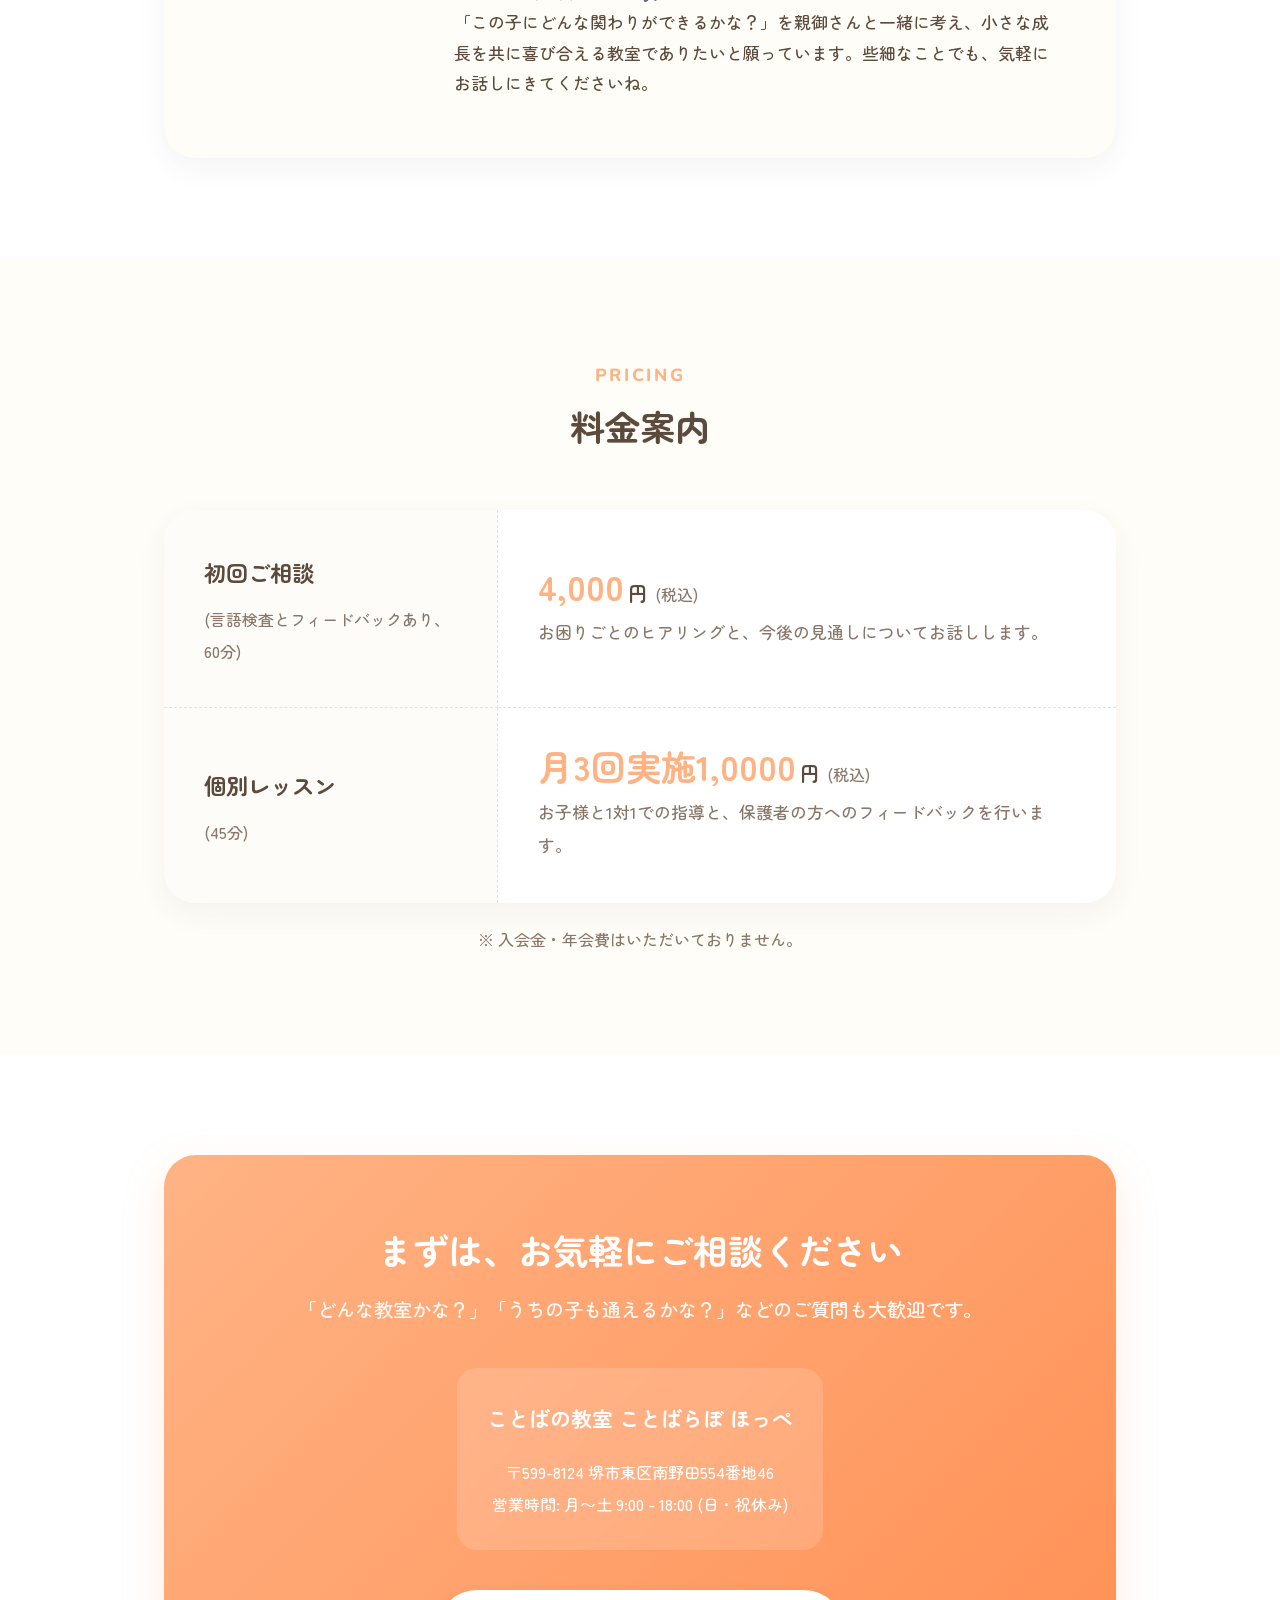
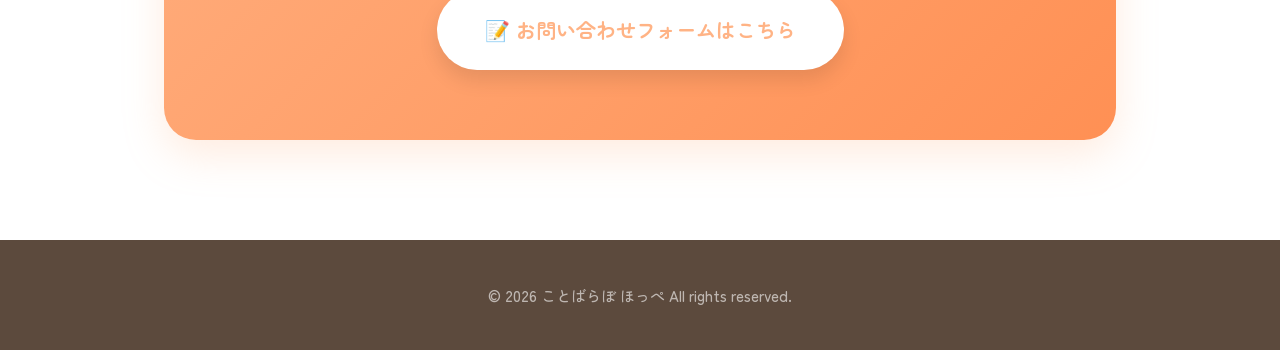
==== commit 80156530: "Update index.html" ====
--- a/index.html
+++ b/index.html
@@ -172,10 +172,10 @@
                             <tr>
                                 <th>
                                     <span class="plan-name">初回ご相談</span>
-                                    <span class="plan-time">(言語検査あり、60分)</span>
+                                    <span class="plan-time">(言語検査とフィードバックあり、60分)</span>
                                 </th>
                                 <td>
-                                    <div class="price">8,000<span>円</span><small>(税込)</small></div>
+                                    <div class="price">4,000<span>円</span><small>(税込)</small></div>
                                     <p class="plan-desc">お困りごとのヒアリングと、今後の見通しについてお話しします。</p>
                                 </td>
                             </tr>
@@ -185,7 +185,7 @@
                                     <span class="plan-time">(45分)</span>
                                 </th>
                                 <td>
-                                    <div class="price">6,500<span>円</span><small>(税込)</small></div>
+                                    <div class="price">月3回実施1,0000<span>円</span><small>(税込)</small></div>
                                     <p class="plan-desc">お子様と1対1での指導と、保護者の方へのフィードバックを行います。</p>
                                 </td>
                             </tr>
--- a/styles.css
+++ b/styles.css
@@ -416,17 +416,15 @@
 .profile-name {
     display: flex;
     flex-direction: column;
-    align-items: flex-start;
+    align-items: center;   /* ←これが中央寄せの本体 */
     gap: 10px;
-    margin-bottom: 24px;
+    text-align: center;    /* ←文字も中央に */
 }
 
 .profile-badges {
     display: flex;
-    flex-direction: row;   /* ←これを明示的に追加 */
-    justify-content: center; /* ←中央に揃える */
     gap: 10px;
-    flex-wrap: nowrap;
+    justify-content: center;  /* ←横方向の中央揃え */
 }
 
 .profile-name h3 {
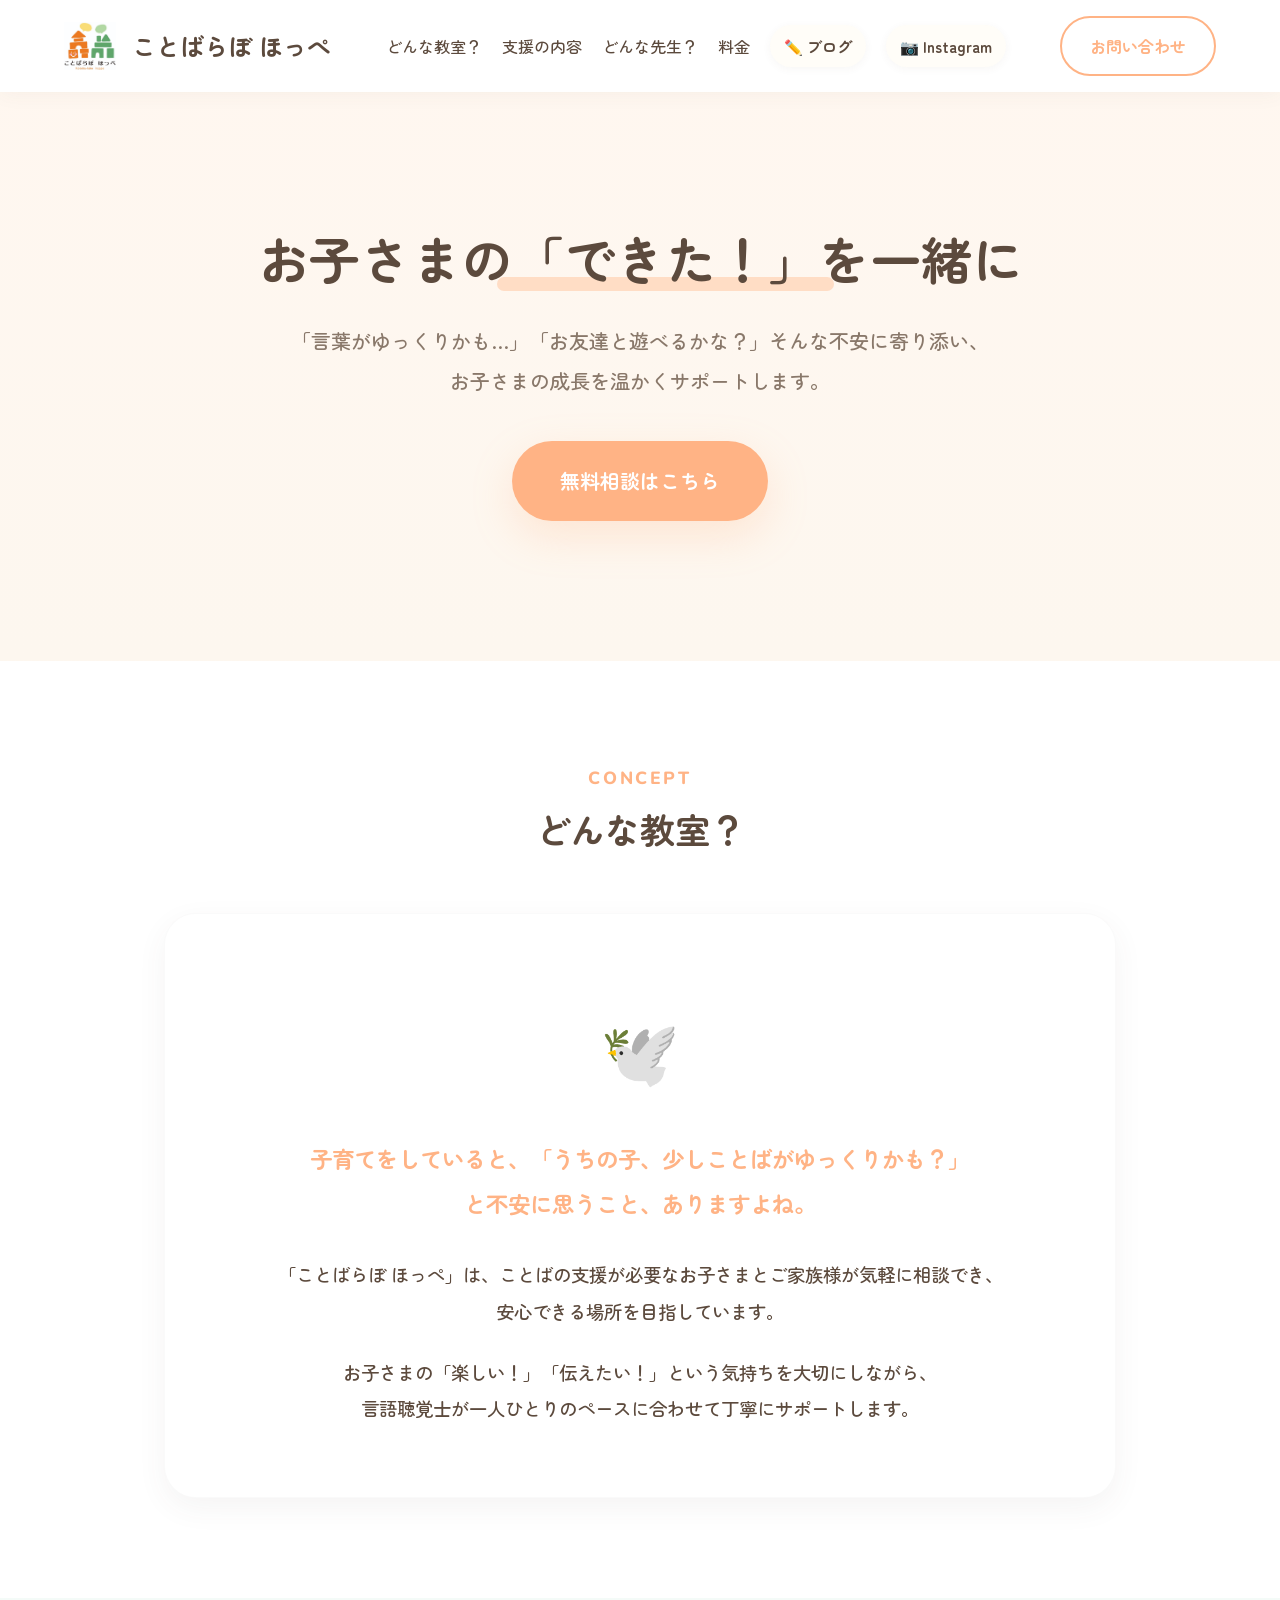
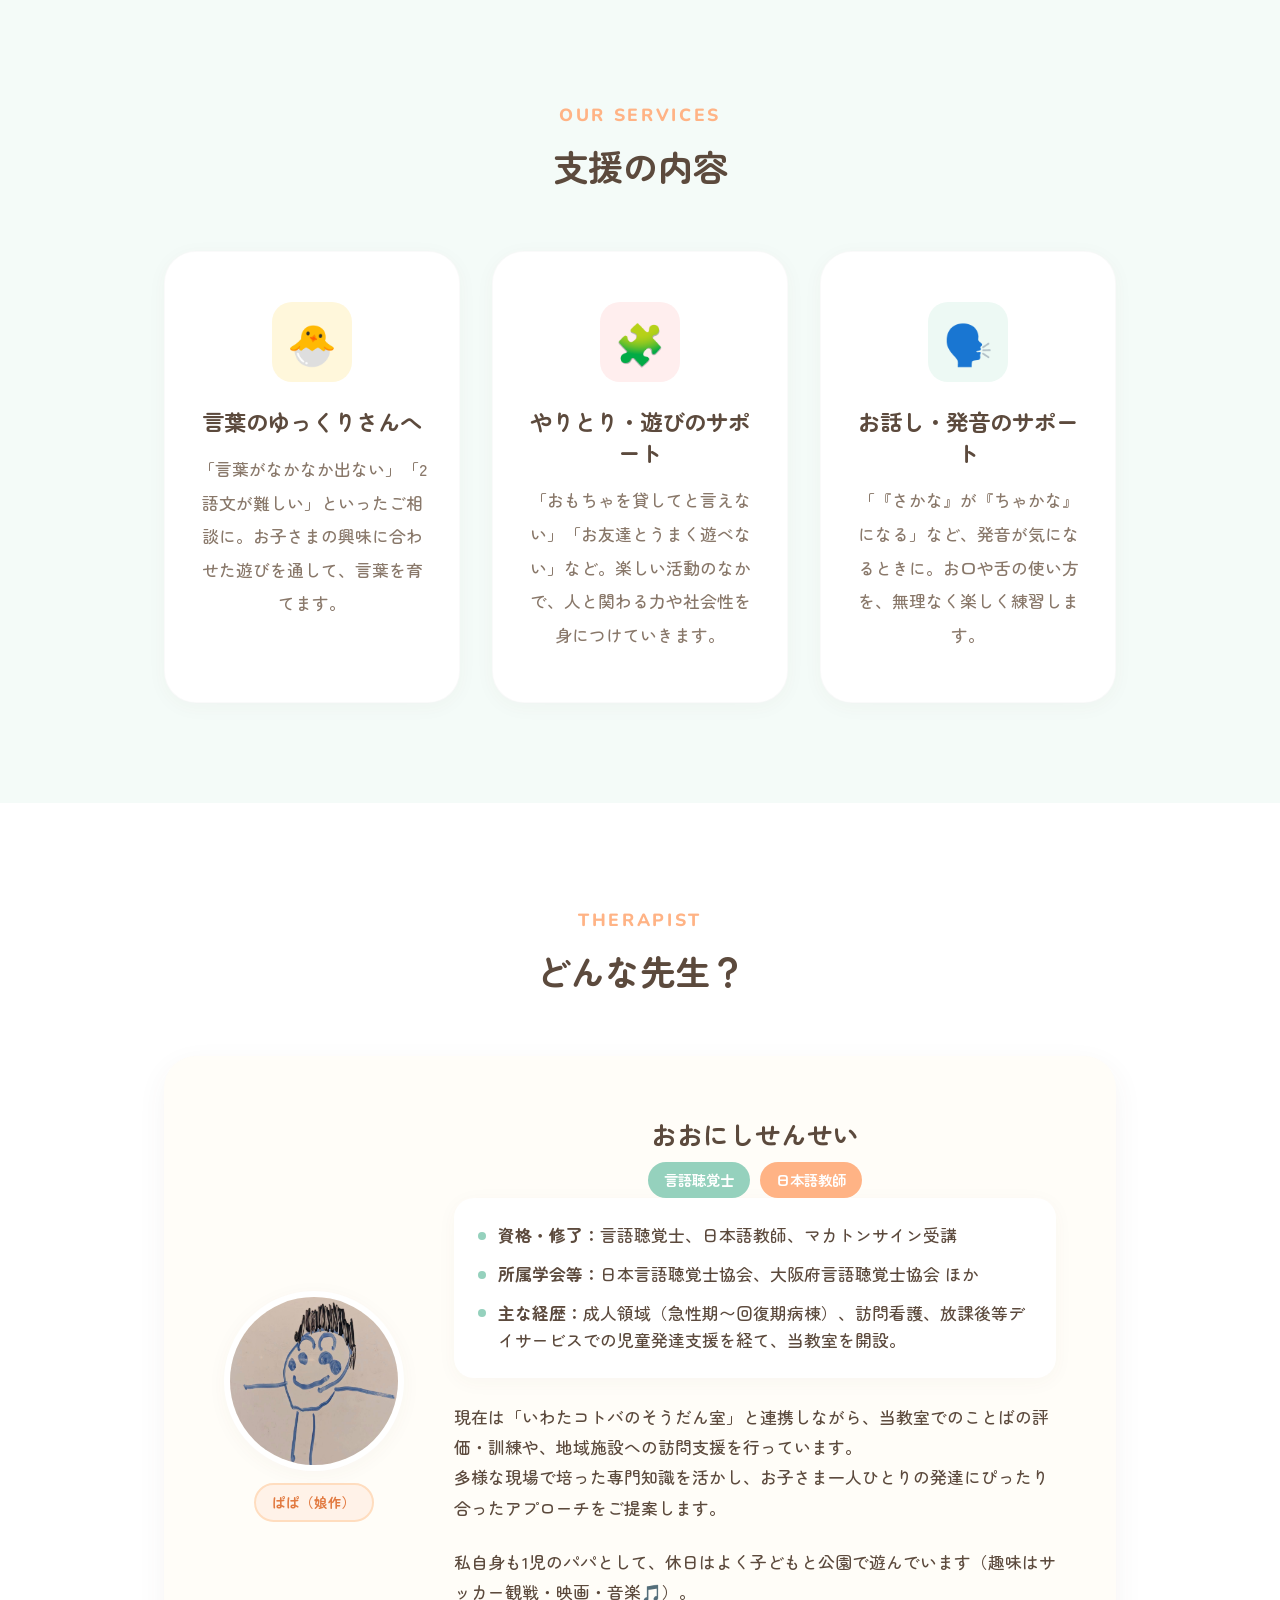
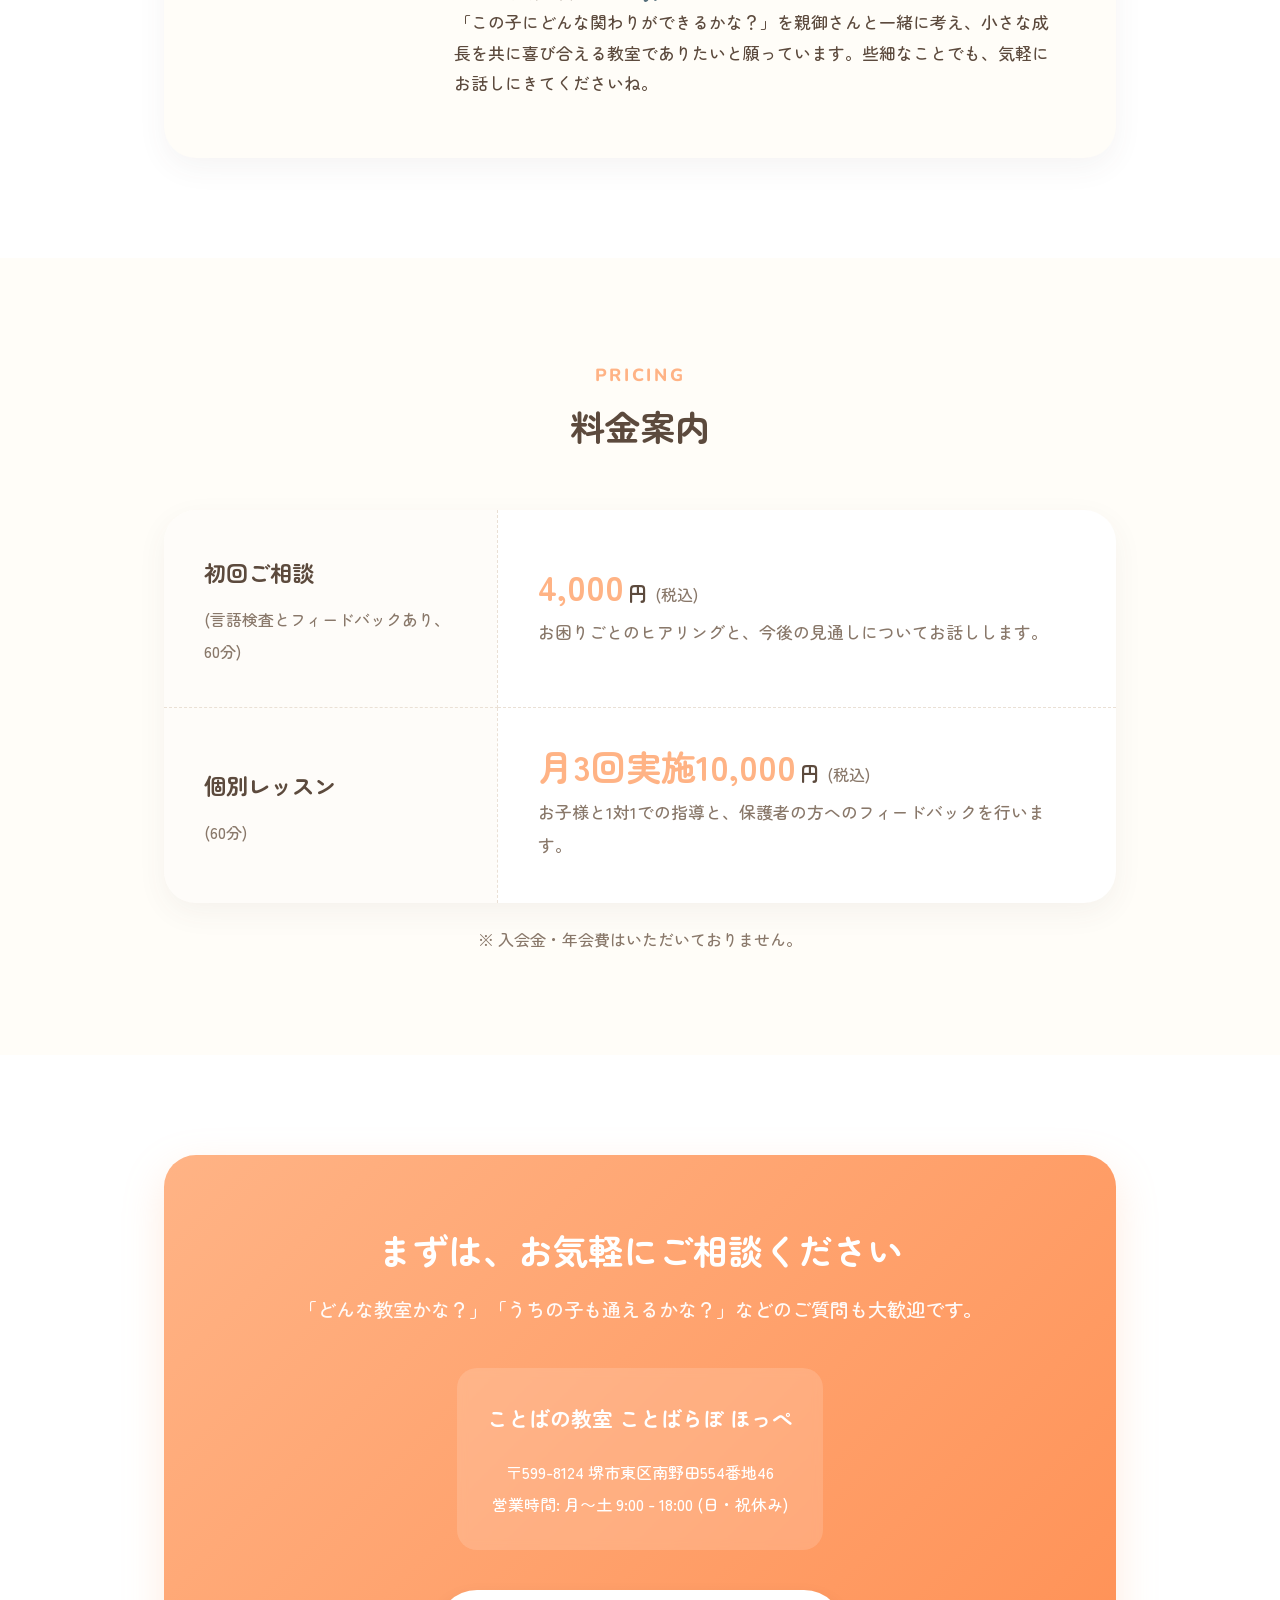
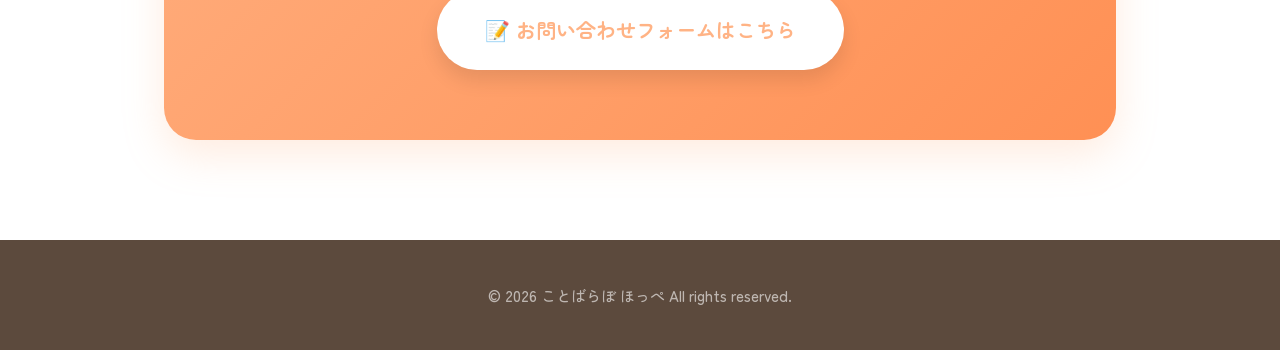
==== commit 7f0043c2: "Update index.html" ====
--- a/index.html
+++ b/index.html
@@ -182,10 +182,10 @@
                             <tr>
                                 <th>
                                     <span class="plan-name">個別レッスン</span>
-                                    <span class="plan-time">(45分)</span>
+                                    <span class="plan-time">(60分)</span>
                                 </th>
                                 <td>
-                                    <div class="price">月3回実施1,0000<span>円</span><small>(税込)</small></div>
+                                    <div class="price">月3回実施10,000<span>円</span><small>(税込)</small></div>
                                     <p class="plan-desc">お子様と1対1での指導と、保護者の方へのフィードバックを行います。</p>
                                 </td>
                             </tr>
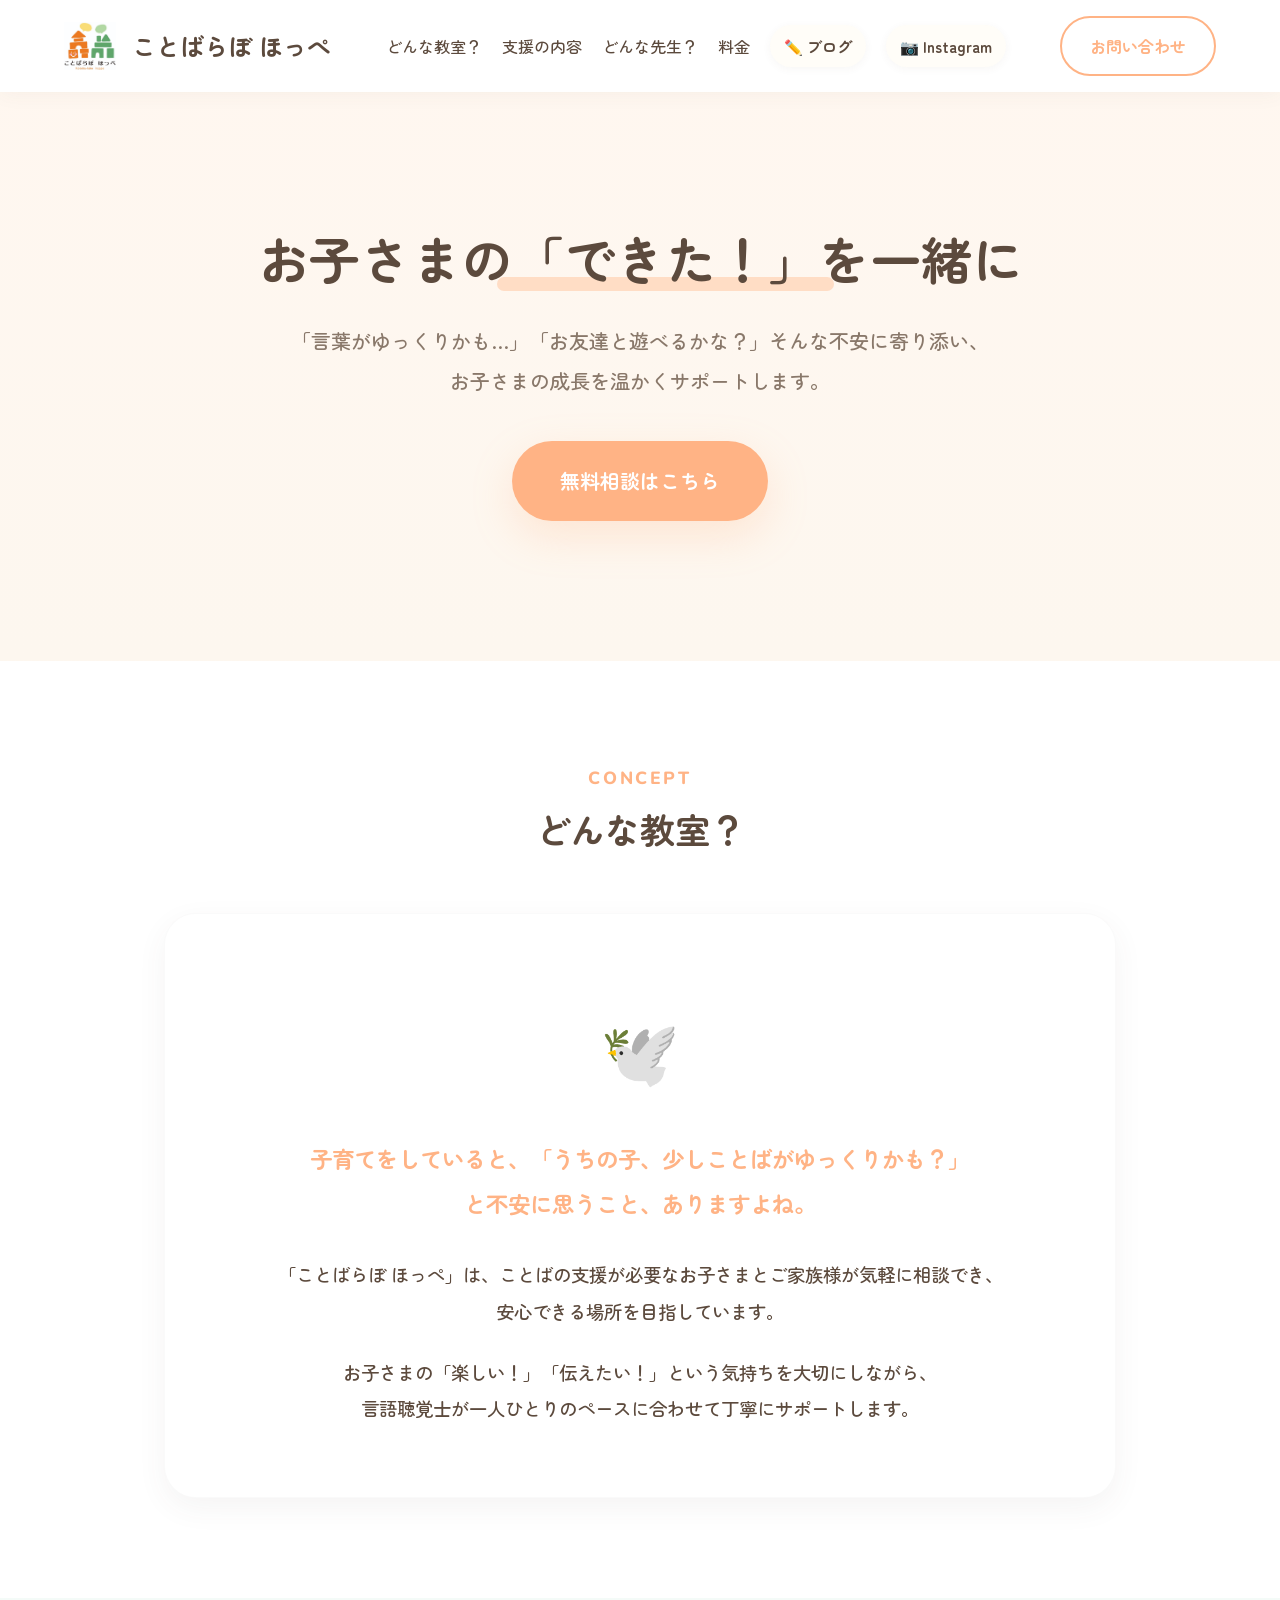
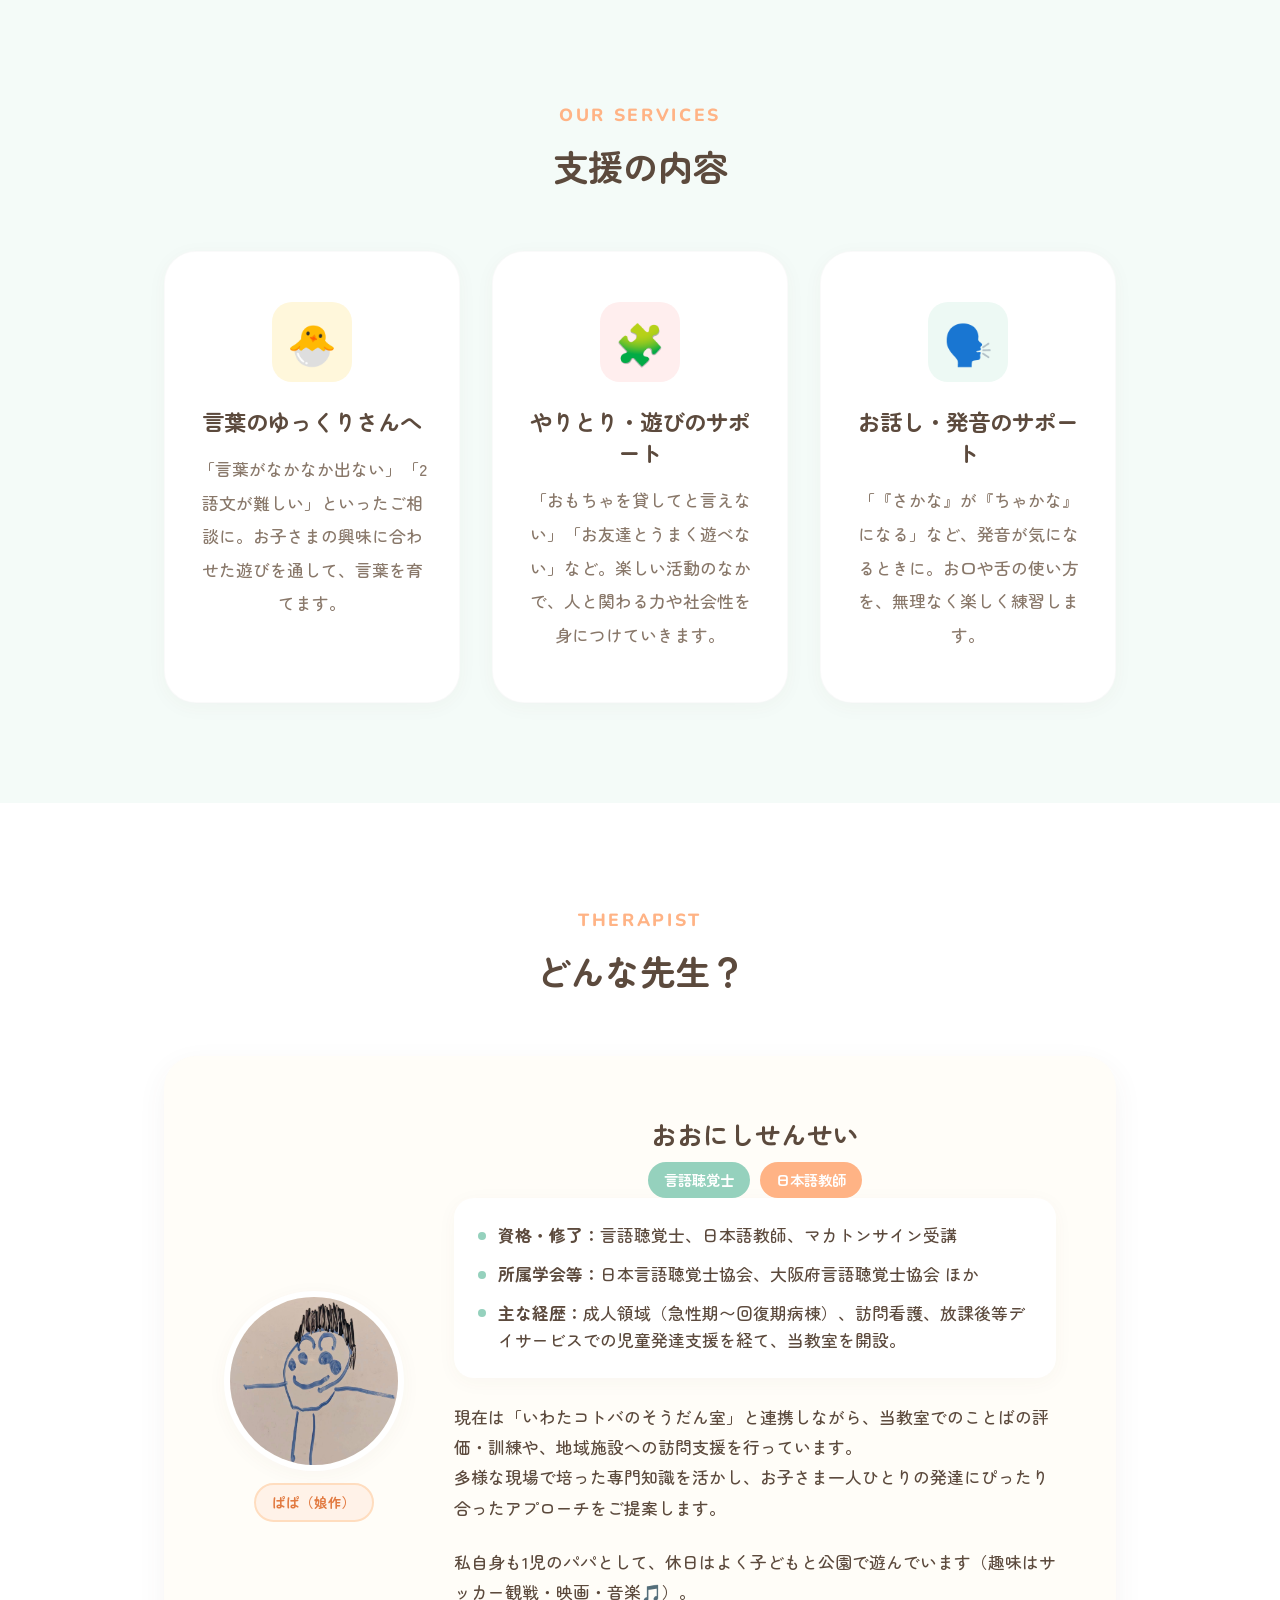
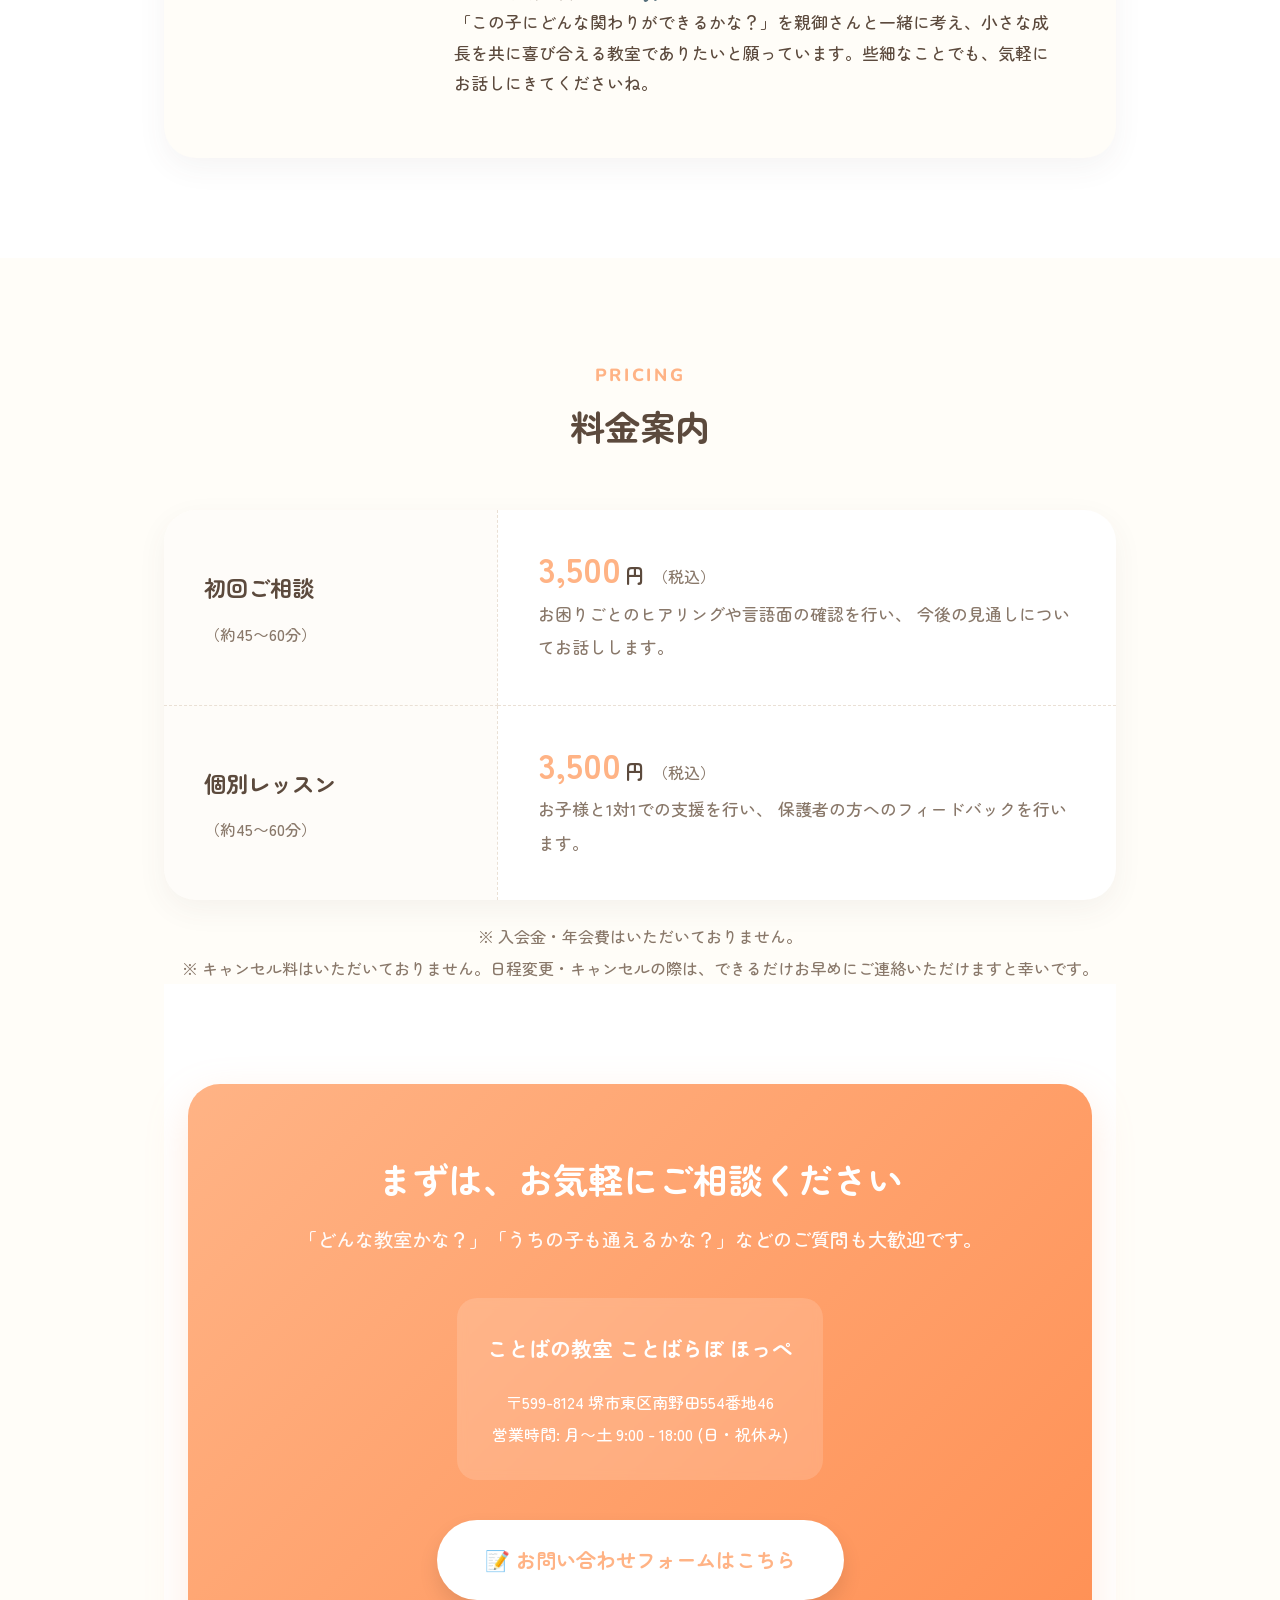
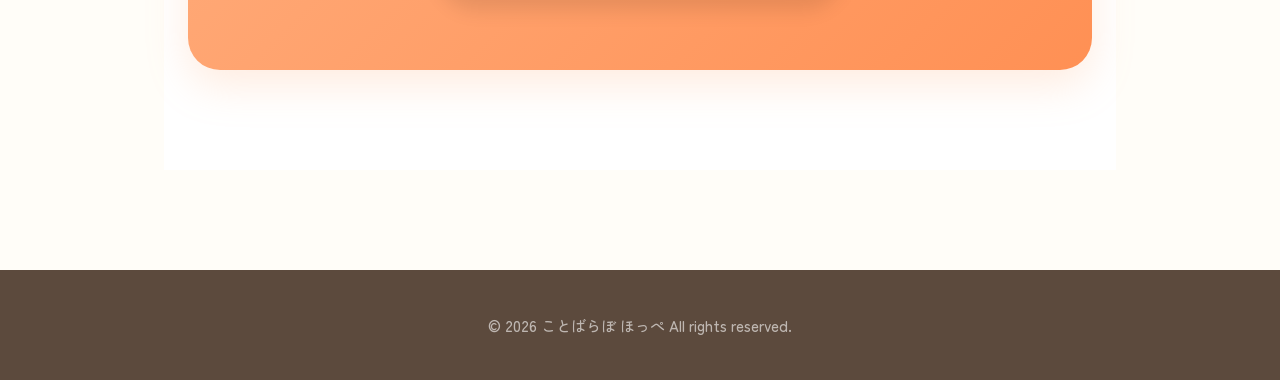
==== commit 870d72bb: "Update index.html" ====
--- a/index.html
+++ b/index.html
@@ -166,36 +166,48 @@
                     <h2 class="section-title">料金案内</h2>
                 </div>
 
-                <div class="pricing-card fade-up">
-                    <table class="modern-table">
-                        <tbody>
-                            <tr>
-                                <th>
-                                    <span class="plan-name">初回ご相談</span>
-                                    <span class="plan-time">(言語検査とフィードバックあり、60分)</span>
-                                </th>
-                                <td>
-                                    <div class="price">4,000<span>円</span><small>(税込)</small></div>
-                                    <p class="plan-desc">お困りごとのヒアリングと、今後の見通しについてお話しします。</p>
-                                </td>
-                            </tr>
-                            <tr>
-                                <th>
-                                    <span class="plan-name">個別レッスン</span>
-                                    <span class="plan-time">(60分)</span>
-                                </th>
-                                <td>
-                                    <div class="price">月3回実施10,000<span>円</span><small>(税込)</small></div>
-                                    <p class="plan-desc">お子様と1対1での指導と、保護者の方へのフィードバックを行います。</p>
-                                </td>
-                            </tr>
-                        </tbody>
-                    </table>
-                </div>
-                <p class="price-note fade-up">※ 入会金・年会費はいただいておりません。</p>
-            </div>
-        </section>
-
+               <div class="pricing-card fade-up">
+    <table class="modern-table">
+        <tbody>
+            <tr>
+                <th>
+                    <span class="plan-name">初回ご相談</span>
+                    <span class="plan-time">（約45〜60分）</span>
+                </th>
+                <td>
+                    <div class="price">
+                        3,500<span>円</span><small>（税込）</small>
+                    </div>
+                    <p class="plan-desc">
+                        お困りごとのヒアリングや言語面の確認を行い、
+                        今後の見通しについてお話しします。
+                    </p>
+                </td>
+            </tr>
+
+            <tr>
+                <th>
+                    <span class="plan-name">個別レッスン</span>
+                    <span class="plan-time">（約45〜60分）</span>
+                </th>
+                <td>
+                    <div class="price">
+                        3,500<span>円</span><small>（税込）</small>
+                    </div>
+                    <p class="plan-desc">
+                        お子様と1対1での支援を行い、
+                        保護者の方へのフィードバックを行います。
+                    </p>
+                </td>
+            </tr>
+        </tbody>
+    </table>
+</div>
+
+<p class="price-note fade-up">
+    ※ 入会金・年会費はいただいておりません。<br>
+    ※ キャンセル料はいただいておりません。日程変更・キャンセルの際は、できるだけお早めにご連絡いただけますと幸いです。
+</p>
         <!-- 6. アクセス・お問い合わせ (Contact CTA) -->
         <section id="contact" class="section bg-white">
             <div class="container">
